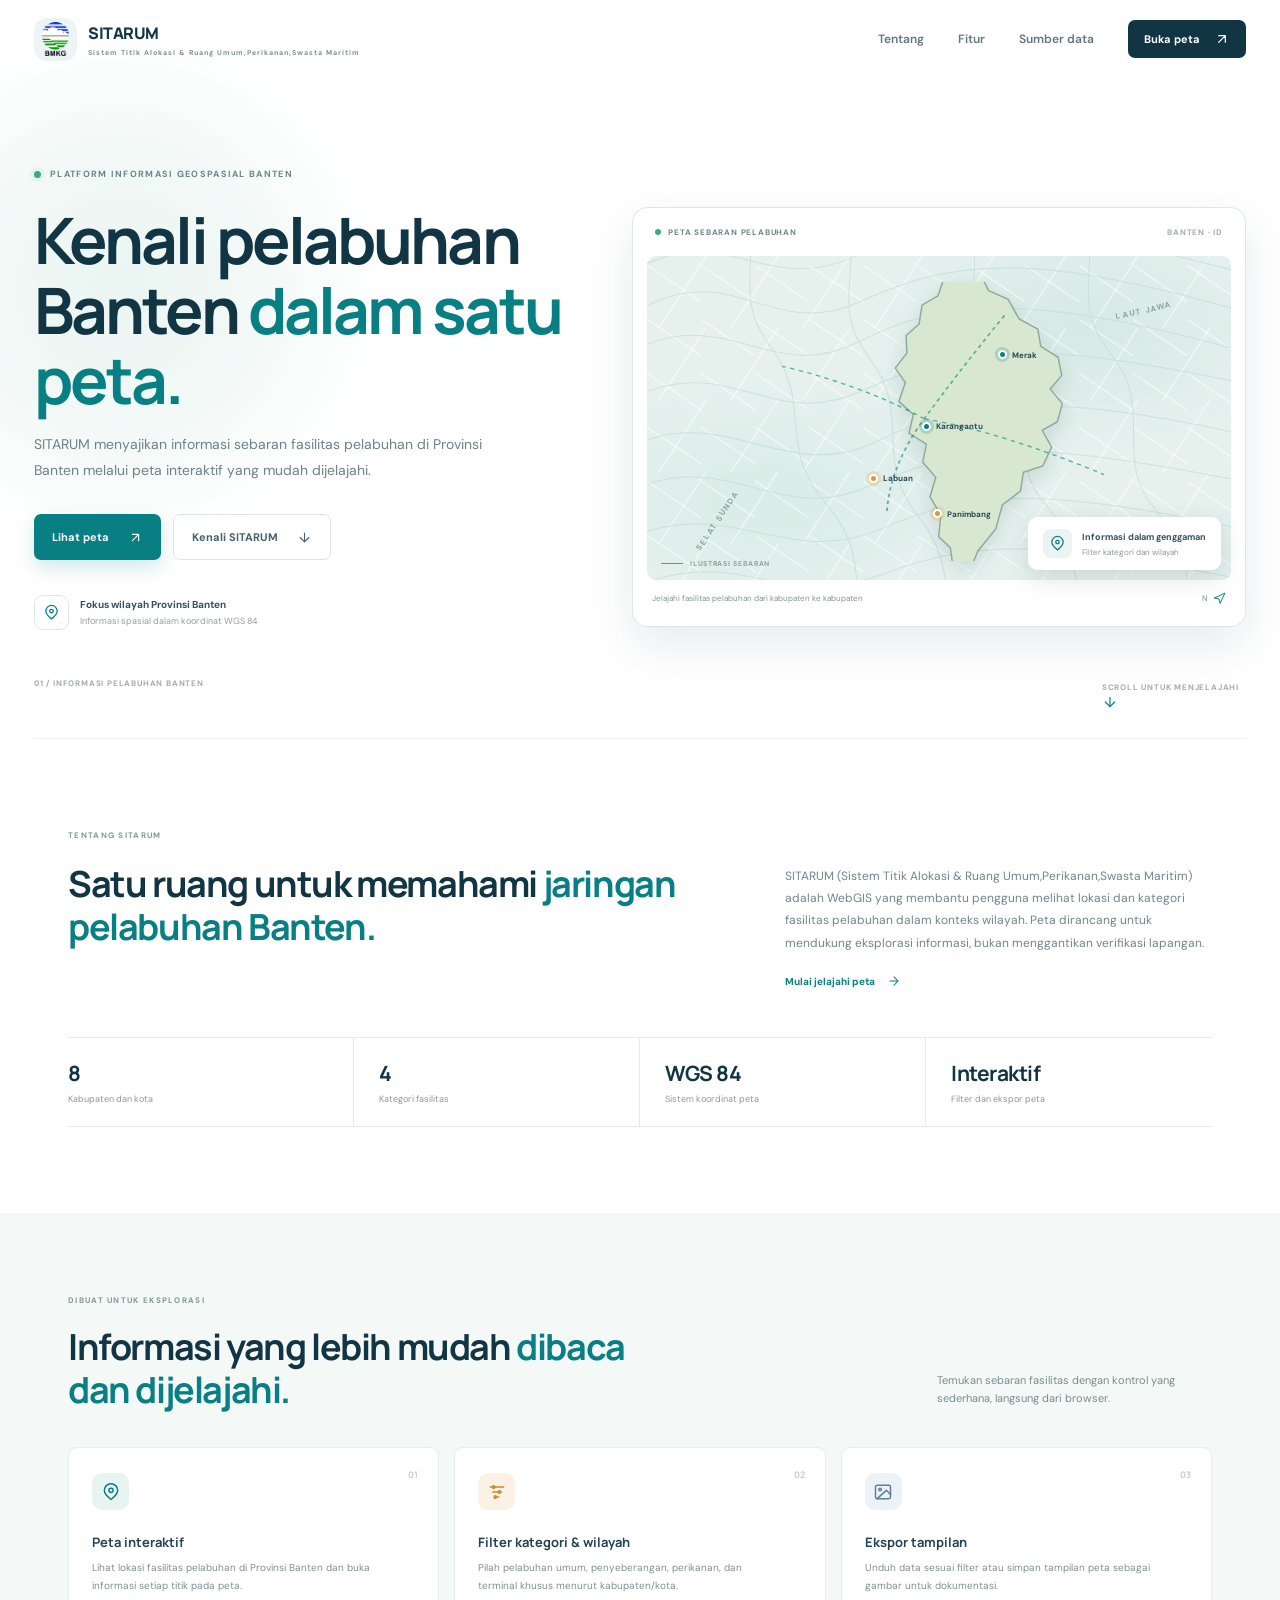
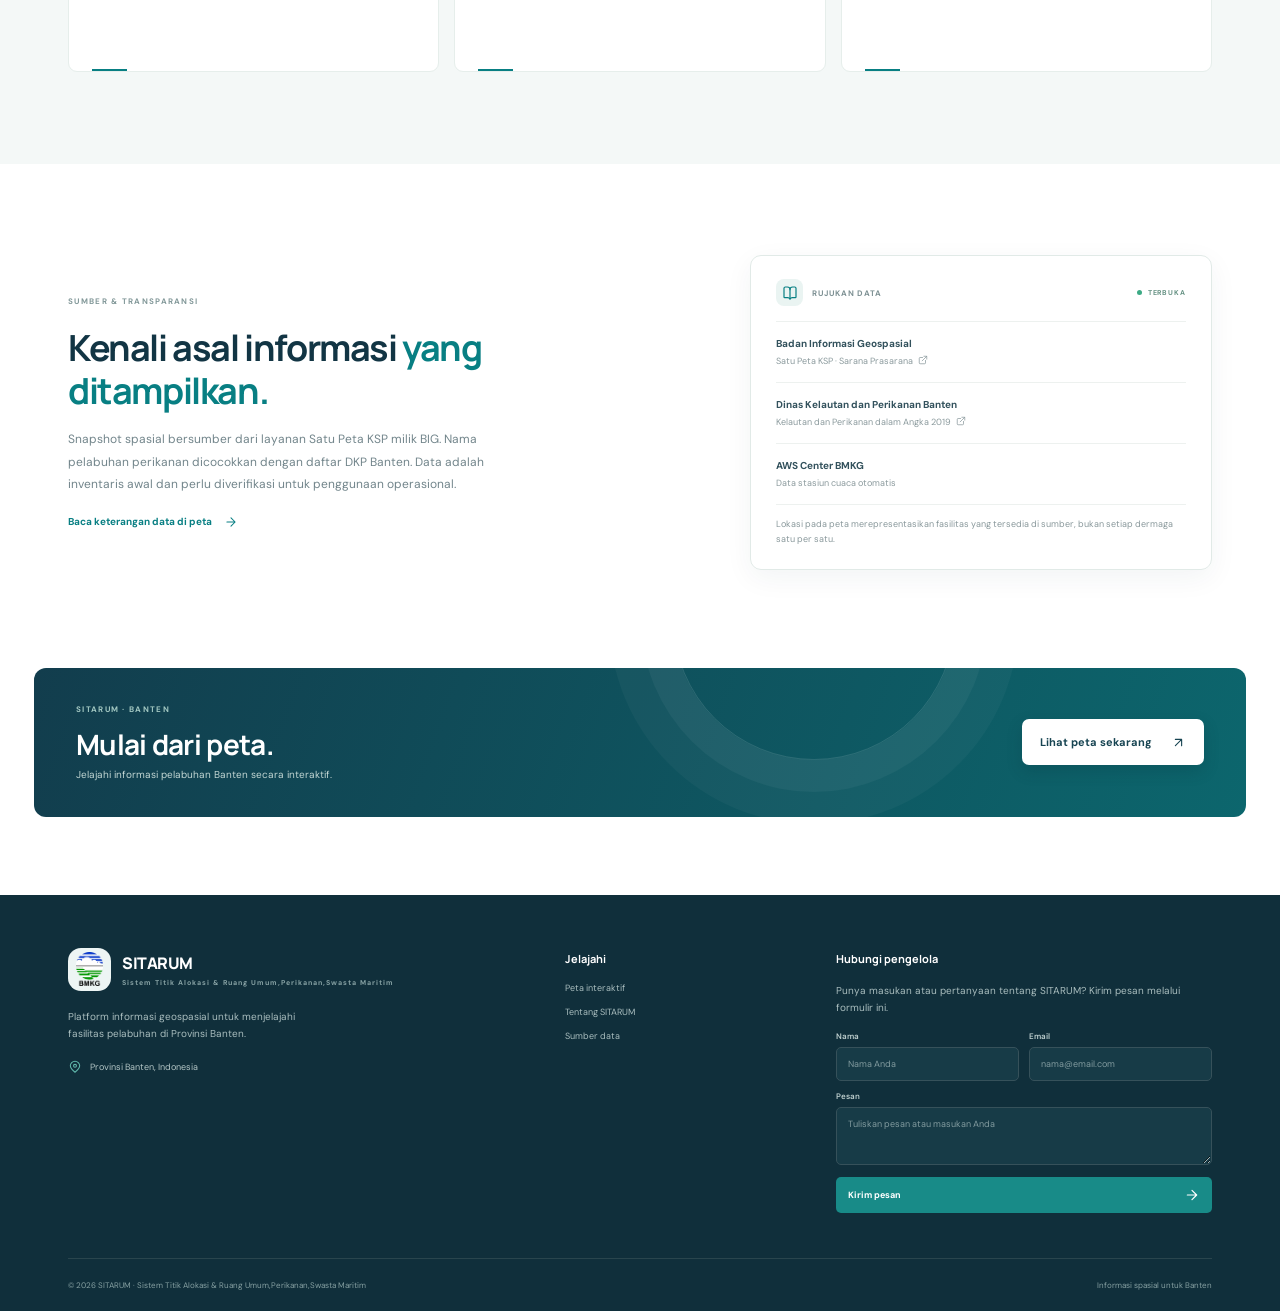
==== index.html @ 4410e162 "Add files via upload" ====
<!doctype html>
<html lang="id">
<head>
  <meta charset="utf-8">
  <meta name="viewport" content="width=device-width, initial-scale=1">
  <meta name="theme-color" content="#f4f8f7">
  <meta name="description" content="SITARUM, Sistem Titik Alokasi & Ruang Umum,Perikanan,Swasta Maritim. Jelajahi sebaran fasilitas pelabuhan secara interaktif.">
  <title>SITARUM</title>
  <link rel="icon" type="image/png" href="Logo_BMKG_(2010).png">
  <link rel="preconnect" href="https://fonts.googleapis.com">
  <link rel="preconnect" href="https://fonts.gstatic.com" crossorigin>
  <link href="https://fonts.googleapis.com/css2?family=DM+Sans:wght@400;500;600;700&family=Manrope:wght@400;500;600;700;800&display=swap" rel="stylesheet">
  <link rel="stylesheet" href="landing.css?v=lucide-interface-icons">
</head>
<body>
  <!-- Interface icons: Lucide SVG icon set, ISC license (https://lucide.dev/license). -->
  <header class="site-header">
    <a class="brand" href="index.html" aria-label="SITARUM beranda">
      <span class="brand-logo"><img src="Logo_BMKG_(2010).png" alt="Logo BMKG"></span>
      <span class="brand-name">SITARUM<small> Sistem Titik Alokasi & Ruang Umum,Perikanan,Swasta Maritim</small></span>
    </a>
    <button class="menu-toggle" id="menuToggle" aria-label="Buka navigasi" aria-expanded="false"><svg class="ui-icon" viewBox="0 0 24 24" aria-hidden="true"><path d="M4 6h16M4 12h16M4 18h16"/></svg></button>
    <nav class="main-nav" id="mainNav" aria-label="Navigasi utama">
      <a href="#tentang">Tentang</a><a href="#fitur">Fitur</a><a href="#sumber">Sumber data</a>
      <a class="nav-cta" href="map.html">Buka peta <span><svg class="ui-icon" viewBox="0 0 24 24" aria-hidden="true"><path d="M7 17 17 7M7 7h10v10"/></svg></span></a>
    </nav>
  </header>

  <main>
    <section class="hero">
      <div class="hero-copy">
        <div class="eyebrow"><i></i> PLATFORM INFORMASI GEOSPASIAL BANTEN</div>
        <h1>Kenali pelabuhan Banten <span>dalam satu peta.</span></h1>
        <p class="hero-description">SITARUM menyajikan informasi sebaran fasilitas pelabuhan di Provinsi Banten melalui peta interaktif yang mudah dijelajahi.</p>
        <div class="hero-actions"><a class="button button-primary" href="map.html">Lihat peta <span><svg class="ui-icon" viewBox="0 0 24 24" aria-hidden="true"><path d="M7 17 17 7M7 7h10v10"/></svg></span></a><a class="button button-secondary" href="#tentang">Kenali SITARUM <span><svg class="ui-icon" viewBox="0 0 24 24" aria-hidden="true"><path d="M12 5v14m7-7-7 7-7-7"/></svg></span></a></div>
        <div class="hero-trust"><span class="trust-mark"><svg class="ui-icon" viewBox="0 0 24 24" aria-hidden="true"><path d="M20 10c0 5-8 11-8 11S4 15 4 10a8 8 0 1 1 16 0Z"/><circle cx="12" cy="10" r="2.5"/></svg></span><span><strong>Fokus wilayah Provinsi Banten</strong><small>Informasi spasial dalam koordinat WGS 84</small></span></div>
      </div>
      <div class="hero-visual" aria-label="Ilustrasi peta maritim Banten">
        <div class="visual-topline"><span><i></i> PETA SEBARAN PELABUHAN</span><span class="visual-coord">BANTEN · ID</span></div>
        <div class="map-art">
          <svg class="contour-lines" viewBox="0 0 640 470" preserveAspectRatio="xMidYMid slice" aria-hidden="true"><path d="M-20 76C85 13 128 105 230 57S410 12 670 80M-10 117c106-60 144 36 245-10S421 51 664 121M-20 163c108-56 155 37 251-11S418 96 665 165M-16 212c112-50 149 40 255-8s179-58 429-4M-10 263c98-42 166 45 261-2s196-56 416-5M-20 315c114-50 158 41 266-6s170-52 425-1M-15 365c111-45 167 37 273-9s187-43 412 4M-14 420c119-48 160 29 273-14s190-32 407 8"/><path d="M89-20c52 72-3 112 46 176s5 109 62 174 12 115 61 167M204-15c47 78-11 117 39 183s3 110 54 174 14 108 59 149M334-20c54 81-4 112 48 181s8 116 56 170 17 106 60 156M464-15c48 68-8 116 44 179s-2 115 53 176 11 106 59 151"/></svg>
          <div class="sea-label sea-north">LAUT JAWA</div><div class="sea-label sea-sunda">SELAT SUNDA</div>
          <svg class="banten-shape" viewBox="0 0 300 385" aria-hidden="true"><path d="M157 12 184 24l15 27 26 14 4 24 24 15 5 25-16 19 17 20-7 25-21 12 13 23-12 26-27 9-4 26-25 19-9 33-25 31-15 37-19-14-4-28-16-15 3-30-15-25 8-27-18-21 5-25-24-15 6-26-20-18 9-26-14-20 16-21-1-24 18-16 4-26 22-13 10-29 25-13 4-28z"/></svg>
          <svg class="route-lines" viewBox="0 0 640 470" preserveAspectRatio="none" aria-hidden="true"><path d="M392 86Q341 169 304 236T263 370"/><path d="M304 236Q390 256 501 317"/><path d="M304 236Q233 186 148 160"/></svg>
          <div class="map-point point-one"><span></span><b>Merak</b></div><div class="map-point point-two"><span></span><b>Karangantu</b></div><div class="map-point point-three"><span></span><b>Labuan</b></div><div class="map-point point-four"><span></span><b>Panimbang</b></div>
          <div class="map-scale"><i></i><span>ILUSTRASI SEBARAN</span></div>
        </div>
        <div class="visual-foot"><span>Jelajahi fasilitas pelabuhan dari kabupaten ke kabupaten</span><span class="compass">N <b><svg class="ui-icon" viewBox="0 0 24 24" aria-hidden="true"><path d="m3 11 19-9-9 19-2-8-8-2Z"/></svg></b></span></div>
        <div class="visual-float"><span class="float-icon"><svg class="ui-icon" viewBox="0 0 24 24" aria-hidden="true"><path d="M20 10c0 5-8 11-8 11S4 15 4 10a8 8 0 1 1 16 0Z"/><circle cx="12" cy="10" r="2.5"/></svg></span><div><strong>Informasi dalam genggaman</strong><small>Filter kategori dan wilayah</small></div></div>
      </div>
      <div class="hero-bottom"><span>01 / INFORMASI PELABUHAN BANTEN</span><span>SCROLL UNTUK MENJELAJAHI <b><svg class="ui-icon" viewBox="0 0 24 24" aria-hidden="true"><path d="M12 5v14m7-7-7 7-7-7"/></svg></b></span></div>
    </section>

    <section class="intro section-wrap" id="tentang">
      <div class="section-label">TENTANG SITARUM</div>
      <div class="intro-grid"><h2>Satu ruang untuk memahami <span>jaringan pelabuhan Banten.</span></h2><div><p>SITARUM (Sistem Titik Alokasi & Ruang Umum,Perikanan,Swasta Maritim) adalah WebGIS yang membantu pengguna melihat lokasi dan kategori fasilitas pelabuhan dalam konteks wilayah. Peta dirancang untuk mendukung eksplorasi informasi, bukan menggantikan verifikasi lapangan.</p><a class="text-link" href="map.html">Mulai jelajahi peta <span><svg class="ui-icon" viewBox="0 0 24 24" aria-hidden="true"><path d="M5 12h14m-7-7 7 7-7 7"/></svg></span></a></div></div>
      <div class="stats-row"><article><strong>8</strong><span>Kabupaten dan kota</span></article><article><strong>4</strong><span>Kategori fasilitas</span></article><article><strong>WGS 84</strong><span>Sistem koordinat peta</span></article><article><strong>Interaktif</strong><span>Filter dan ekspor peta</span></article></div>
    </section>

    <section class="features-section" id="fitur">
      <div class="section-wrap"><div class="section-label">DIBUAT UNTUK EKSPLORASI</div><div class="feature-heading"><h2>Informasi yang lebih mudah <span>dibaca dan dijelajahi.</span></h2><p>Temukan sebaran fasilitas dengan kontrol yang sederhana, langsung dari browser.</p></div>
        <div class="feature-grid">
          <article class="feature-card"><div class="feature-number">01</div><div class="feature-icon teal-icon"><svg class="ui-icon" viewBox="0 0 24 24" aria-hidden="true"><path d="M20 10c0 5-8 11-8 11S4 15 4 10a8 8 0 1 1 16 0Z"/><circle cx="12" cy="10" r="2.5"/></svg></div><h3>Peta interaktif</h3><p>Lihat lokasi fasilitas pelabuhan di Provinsi Banten dan buka informasi setiap titik pada peta.</p><span class="feature-line"></span></article>
          <article class="feature-card"><div class="feature-number">02</div><div class="feature-icon gold-icon"><svg class="ui-icon" viewBox="0 0 24 24" aria-hidden="true"><path d="M4 6h16M7 12h10m-7 6h4"/><circle cx="8" cy="6" r="1.5"/><circle cx="15" cy="12" r="1.5"/><circle cx="10" cy="18" r="1.5"/></svg></div><h3>Filter kategori & wilayah</h3><p>Pilah pelabuhan umum, penyeberangan, perikanan, dan terminal khusus menurut kabupaten/kota.</p><span class="feature-line"></span></article>
          <article class="feature-card"><div class="feature-number">03</div><div class="feature-icon blue-icon"><svg class="ui-icon" viewBox="0 0 24 24" aria-hidden="true"><rect x="3" y="4" width="18" height="16" rx="2"/><circle cx="8.5" cy="9" r="1.5"/><path d="m21 15-5-5L5 20"/></svg></div><h3>Ekspor tampilan</h3><p>Unduh data sesuai filter atau simpan tampilan peta sebagai gambar untuk dokumentasi.</p><span class="feature-line"></span></article>
        </div>
      </div>
    </section>

    <section class="data-section section-wrap" id="sumber">
      <div class="data-copy"><div class="section-label">SUMBER & TRANSPARANSI</div><h2>Kenali asal informasi <span>yang ditampilkan.</span></h2><p>Snapshot spasial bersumber dari layanan Satu Peta KSP milik BIG. Nama pelabuhan perikanan dicocokkan dengan daftar DKP Banten. Data adalah inventaris awal dan perlu diverifikasi untuk penggunaan operasional.</p><a class="text-link" href="map.html">Baca keterangan data di peta <span><svg class="ui-icon" viewBox="0 0 24 24" aria-hidden="true"><path d="M5 12h14m-7-7 7 7-7 7"/></svg></span></a></div>
      <div class="source-card"><div class="source-card-head"><span class="source-icon"><svg class="ui-icon" viewBox="0 0 24 24" aria-hidden="true"><path d="M12 7v14"/><path d="M3 18V5a2 2 0 0 1 2-2h3a4 4 0 0 1 4 4 4 4 0 0 1 4-4h3a2 2 0 0 1 2 2v13a1 1 0 0 1-1 1h-4a4 4 0 0 0-4 2 4 4 0 0 0-4-2H4a1 1 0 0 1-1-1Z"/></svg></span><span>RUJUKAN DATA</span><span class="source-status"><i></i> TERBUKA</span></div><a href="https://kspservices.big.go.id/satupeta/rest/services/PUBLIK/SARANA_PRASARANA/MapServer/layers" target="_blank" rel="noopener"><strong>Badan Informasi Geospasial</strong><small>Satu Peta KSP · Sarana Prasarana <svg class="ui-icon external-icon" viewBox="0 0 24 24" aria-hidden="true"><path d="M14 3h7v7m0-7L10 14"/><path d="M18 13v6a2 2 0 0 1-2 2H5a2 2 0 0 1-2-2V8a2 2 0 0 1 2-2h6"/></svg></small></a><a href="https://dmsppid.bantenprov.go.id/upload/dms/37/buku-saku-dkp-2019.pdf" target="_blank" rel="noopener"><strong>Dinas Kelautan dan Perikanan Banten</strong><small>Kelautan dan Perikanan dalam Angka 2019 <svg class="ui-icon external-icon" viewBox="0 0 24 24" aria-hidden="true"><path d="M14 3h7v7m0-7L10 14"/><path d="M18 13v6a2 2 0 0 1-2 2H5a2 2 0 0 1-2-2V8a2 2 0 0 1 2-2h6"/></svg></small></a><a href="https://awscenter.bmkg.go.id/" target="_blank" rel="noopener"><strong>AWS Center BMKG</strong><small>Data stasiun cuaca otomatis</small></a><div class="source-note">Lokasi pada peta merepresentasikan fasilitas yang tersedia di sumber, bukan setiap dermaga satu per satu.</div></div>
    </section>

    <section class="closing-cta"><div><span class="section-label">SITARUM · BANTEN</span><h2>Mulai dari peta.</h2><p>Jelajahi informasi pelabuhan Banten secara interaktif.</p></div><a class="button button-white" href="map.html">Lihat peta sekarang <span><svg class="ui-icon" viewBox="0 0 24 24" aria-hidden="true"><path d="M7 17 17 7M7 7h10v10"/></svg></span></a></section>
  </main>

  <footer class="site-footer" id="kontak">
    <div class="footer-main"><div class="footer-brand"><a class="brand" href="index.html"><span class="brand-logo"><img src="Logo_BMKG_(2010).png" alt="Logo BMKG"></span><span class="brand-name">SITARUM<small>Sistem Titik Alokasi & Ruang Umum,Perikanan,Swasta Maritim</small></span></a><p>Platform informasi geospasial untuk menjelajahi fasilitas pelabuhan di Provinsi Banten.</p><div class="footer-location"><span><svg class="ui-icon" viewBox="0 0 24 24" aria-hidden="true"><path d="M20 10c0 5-8 11-8 11S4 15 4 10a8 8 0 1 1 16 0Z"/><circle cx="12" cy="10" r="2.5"/></svg></span> Provinsi Banten, Indonesia</div></div>
      <div class="footer-links"><h3>Jelajahi</h3><a href="map.html">Peta interaktif</a><a href="#tentang">Tentang SITARUM</a><a href="#sumber">Sumber data</a></div>
      <div class="footer-contact"><h3>Hubungi pengelola</h3><p>Punya masukan atau pertanyaan tentang SITARUM? Kirim pesan melalui formulir ini.</p><form class="contact-form" action="/api/contact" method="post"><div class="form-field"><label for="contactName">Nama</label><input id="contactName" name="name" type="text" placeholder="Nama Anda" autocomplete="name" required></div><div class="form-field"><label for="contactEmail">Email</label><input id="contactEmail" name="email" type="email" placeholder="nama@email.com" autocomplete="email" required></div><div class="form-field form-message"><label for="contactMessage">Pesan</label><textarea id="contactMessage" name="message" rows="3" placeholder="Tuliskan pesan atau masukan Anda" required></textarea></div><button type="submit">Kirim pesan <span><svg class="ui-icon" viewBox="0 0 24 24" aria-hidden="true"><path d="M5 12h14m-7-7 7 7-7 7"/></svg></span></button></form></div>
    </div>
    <div class="footer-bottom"><span>© 2026 SITARUM · Sistem Titik Alokasi & Ruang Umum,Perikanan,Swasta Maritim</span><span>Informasi spasial untuk Banten</span></div>
  </footer>
  <script>
    const menuToggle=document.getElementById('menuToggle');
    const mainNav=document.getElementById('mainNav');
    menuToggle.addEventListener('click',()=>{const isOpen=mainNav.classList.toggle('open');menuToggle.setAttribute('aria-expanded',String(isOpen));menuToggle.setAttribute('aria-label',isOpen?'Tutup navigasi':'Buka navigasi')});
    mainNav.querySelectorAll('a').forEach(link=>link.addEventListener('click',()=>{mainNav.classList.remove('open');menuToggle.setAttribute('aria-expanded','false')}));
    const revealTargets=document.querySelectorAll('.intro .section-label,.intro-grid,.stats-row,.features-section .section-label,.feature-heading,.feature-card,.data-copy,.source-card,.closing-cta,.footer-brand,.footer-links,.footer-contact');
    revealTargets.forEach((element,index)=>{element.classList.add('scroll-reveal');if(element.classList.contains('feature-card'))element.style.setProperty('--reveal-delay',`${(index%3)*100}ms`)});
    document.body.classList.add('reveal-enabled');
    if('IntersectionObserver' in window){
      const revealObserver=new IntersectionObserver(entries=>entries.forEach(entry=>{if(entry.isIntersecting){entry.target.classList.add('is-visible');revealObserver.unobserve(entry.target)}}),{threshold:.14,rootMargin:'0px 0px -35px 0px'});
      revealTargets.forEach(element=>revealObserver.observe(element));
    }else{revealTargets.forEach(element=>element.classList.add('is-visible'))}
    let sectionScrollFrame=0,previousScrollBehavior='';
    function cancelSectionScroll(){if(!sectionScrollFrame)return;cancelAnimationFrame(sectionScrollFrame);sectionScrollFrame=0;document.documentElement.style.scrollBehavior=previousScrollBehavior}
    function animateToSection(target){
      cancelSectionScroll();
      if(window.matchMedia('(prefers-reduced-motion: reduce)').matches){target.scrollIntoView();return}
      const root=document.documentElement,start=window.scrollY,destination=Math.max(0,target.getBoundingClientRect().top+start-18),distance=destination-start,duration=Math.min(1250,Math.max(800,Math.abs(distance)*.65));
      if(Math.abs(distance)<4)return;
      previousScrollBehavior=root.style.scrollBehavior;root.style.scrollBehavior='auto';let beganAt;
      const step=now=>{if(!beganAt)beganAt=now;const progress=Math.min(1,(now-beganAt)/duration),eased=progress<.5?4*progress*progress*progress:1-Math.pow(-2*progress+2,3)/2;window.scrollTo(0,start+distance*eased);if(progress<1){sectionScrollFrame=requestAnimationFrame(step)}else{sectionScrollFrame=0;root.style.scrollBehavior=previousScrollBehavior;target.classList.remove('section-arrive');requestAnimationFrame(()=>{target.classList.add('section-arrive');setTimeout(()=>target.classList.remove('section-arrive'),850)})}};
      sectionScrollFrame=requestAnimationFrame(step);
    }
    window.addEventListener('wheel',cancelSectionScroll,{passive:true});window.addEventListener('touchstart',cancelSectionScroll,{passive:true});window.addEventListener('keydown',event=>{if(['ArrowDown','ArrowUp','PageDown','PageUp','Home','End',' '].includes(event.key))cancelSectionScroll()});
    document.querySelectorAll('a[href^="#"]').forEach(link=>link.addEventListener('click',event=>{
      const target=document.querySelector(link.getAttribute('href'));
      if(!target)return;
      event.preventDefault();animateToSection(target);
    }));
  </script>
</body>
</html>
---- landing.css ----
:root{--navy:#123544;--ink:#183745;--muted:#71858c;--teal:#087f83;--teal-dark:#086c70;--gold:#d99a32;--paper:#f4f8f7;--line:#e3ecea;--white:#fff;--shadow:0 18px 48px rgba(24,55,69,.1)}*{box-sizing:border-box}html{scroll-behavior:smooth;scroll-padding-top:88px}body{margin:0;background:#fff;color:var(--ink);font-family:'DM Sans',sans-serif;font-size:14px;-webkit-font-smoothing:antialiased}a{color:inherit;text-decoration:none}.site-header{height:78px;max-width:1280px;padding:0 34px;margin:auto;display:flex;align-items:center;justify-content:space-between;position:relative;z-index:10}.brand{display:flex;align-items:center;gap:11px}.brand-logo{display:grid;place-items:center;width:43px;height:43px;border-radius:13px;background:#edf5f4}.brand-logo img{width:34px;height:34px;object-fit:contain}.brand-name{font:800 16px Manrope,sans-serif;letter-spacing:-.45px;color:var(--navy)}.brand-name small{display:block;margin-top:4px;color:#7e9195;font:700 7px 'DM Sans',sans-serif;letter-spacing:1px}.main-nav{display:flex;align-items:center;gap:34px}.main-nav>a:not(.nav-cta){font-size:12px;font-weight:600;color:#61767d;transition:color .2s}.main-nav>a:not(.nav-cta):hover{color:var(--teal)}.nav-cta{padding:11px 16px;border-radius:7px;background:var(--navy);color:white;font-size:11px;font-weight:700;display:flex;align-items:center;gap:14px;transition:background .2s,transform .2s}.nav-cta:hover{background:var(--teal-dark);transform:translateY(-1px)}.nav-cta span{font-size:15px}.menu-toggle{display:none}.hero{position:relative;max-width:1280px;min-height:610px;margin:auto;padding:86px 34px 78px;display:grid;grid-template-columns:.94fr 1.06fr;gap:54px;align-items:center}.hero:before{content:"";position:absolute;left:-140px;top:-50px;width:520px;height:520px;border-radius:50%;background:radial-gradient(circle,#eaf5f2 0,rgba(234,245,242,.6) 38%,transparent 70%);z-index:-1}.hero-copy{padding:4px 0 30px}.eyebrow,.section-label{display:flex;align-items:center;gap:9px;color:#69858b;font-size:9px;font-weight:700;letter-spacing:1.3px}.eyebrow i{width:7px;height:7px;border-radius:50%;background:#3caa85;box-shadow:0 0 0 4px #e5f4ed}.hero h1{max-width:540px;margin:25px 0 18px;color:var(--navy);font:700 clamp(42px,5vw,66px)/1.09 Manrope,sans-serif;letter-spacing:-2.9px}.hero h1 span,.intro h2 span,.feature-heading h2 span,.data-copy h2 span{color:var(--teal)}.hero-description{max-width:465px;color:#6d8289;font-size:14px;line-height:1.85;margin:0}.hero-actions{display:flex;align-items:center;gap:12px;margin-top:30px}.button{height:46px;padding:0 18px;display:inline-flex;align-items:center;justify-content:center;gap:19px;border-radius:7px;font-size:11px;font-weight:700;transition:transform .2s,box-shadow .2s,background .2s}.button:hover{transform:translateY(-2px)}.button span{font-size:16px}.button-primary{background:var(--teal);color:white;box-shadow:0 8px 20px #087f832e}.button-primary:hover{background:var(--teal-dark);box-shadow:0 10px 22px #087f8338}.button-secondary{border:1px solid #dce7e5;color:#45616b;background:rgba(255,255,255,.75)}.hero-trust{display:flex;align-items:center;gap:11px;margin-top:35px}.trust-mark{width:35px;height:35px;border:1px solid #dce9e5;border-radius:9px;background:#fff;color:var(--teal);display:grid;place-items:center;font-size:19px}.hero-trust strong,.hero-trust small{display:block}.hero-trust strong{font-size:10px;color:#31515d}.hero-trust small{font-size:9px;color:#91a0a3;margin-top:4px}.hero-visual{height:420px;position:relative;border:1px solid #dce8e5;border-radius:15px;background:#fff;box-shadow:var(--shadow);padding:0 14px 12px;transform:translateY(5px)}.visual-topline{height:48px;display:flex;align-items:center;justify-content:space-between;padding:0 8px;color:#6d858a;font-size:8px;font-weight:700;letter-spacing:.8px}.visual-topline>span:first-child{display:flex;align-items:center;gap:7px}.visual-topline i,.source-status i{width:6px;height:6px;border-radius:50%;background:#3caa85}.visual-coord{font-size:8px;color:#a0acad}.map-art{height:324px;position:relative;overflow:hidden;border-radius:9px;background-color:#e6f1ee;background-image:linear-gradient(34deg,transparent 48%,rgba(255,255,255,.5) 49%,rgba(255,255,255,.5) 50%,transparent 51%),linear-gradient(123deg,transparent 48%,rgba(255,255,255,.42) 49%,rgba(255,255,255,.42) 50%,transparent 51%),radial-gradient(ellipse at 21% 75%,#d9ece7 0,transparent 35%),radial-gradient(ellipse at 75% 22%,#d6e9e4 0,transparent 34%);background-size:54px 54px,72px 72px,auto,auto}.contour-lines{position:absolute;inset:0;width:100%;height:100%;fill:none;stroke:#c2dcd5;stroke-width:1.1;opacity:.72}.banten-shape{position:absolute;left:39%;top:8%;height:86%;width:auto;filter:drop-shadow(0 8px 10px #28564925)}.banten-shape path{fill:#d8e7cf;stroke:#8ea99b;stroke-width:2}.route-lines{position:absolute;inset:0;width:100%;height:100%;fill:none;stroke:#168d8c;stroke-width:2;stroke-dasharray:5 5;opacity:.65}.sea-label{position:absolute;color:#88a5a4;font-size:8px;font-weight:700;letter-spacing:1.4px}.sea-north{right:10%;top:15%;transform:rotate(-12deg)}.sea-sunda{left:6%;bottom:17%;transform:rotate(-56deg)}.map-point{position:absolute;display:flex;align-items:center;gap:5px;color:#264b56;font-size:8px;font-weight:700;white-space:nowrap}.map-point span{position:relative;width:9px;height:9px;border:2px solid white;border-radius:50%;background:var(--teal);box-shadow:0 0 0 3px #087f8336}.point-one{left:60%;top:29%}.point-two{left:47%;top:51%}.point-three{left:38%;top:67%}.point-four{left:49%;top:78%}.point-three span{background:var(--gold);box-shadow:0 0 0 3px #d99a3236}.point-four span{background:var(--gold);box-shadow:0 0 0 3px #d99a3236}.map-scale{position:absolute;bottom:12px;left:14px;display:flex;align-items:center;gap:7px;color:#8aa09f;font-size:7px;font-weight:700;letter-spacing:.7px}.map-scale i{height:1px;width:22px;background:#71918c}.visual-foot{height:36px;display:flex;align-items:center;justify-content:space-between;padding:0 5px;color:#829397;font-size:8px}.compass{display:flex;gap:5px;align-items:center;color:#789097}.compass b{font-size:13px;color:var(--teal)}.visual-float{position:absolute;right:24px;bottom:56px;left:auto;padding:12px 15px;border-radius:9px;background:#fff;box-shadow:0 8px 26px rgba(25,60,70,.14);display:flex;align-items:center;gap:10px}.float-icon{width:29px;height:29px;display:grid;place-items:center;border-radius:8px;background:#eaf4f2;color:var(--teal);font-size:16px}.visual-float strong,.visual-float small{display:block}.visual-float strong{font-size:9px;color:#345460}.visual-float small{margin-top:4px;color:#8a999d;font-size:8px}.hero-bottom{position:absolute;left:34px;right:34px;bottom:28px;display:flex;justify-content:space-between;color:#a1adae;font-size:8px;letter-spacing:.8px;font-weight:700}.hero-bottom b{padding-left:7px;color:var(--teal);font-size:12px}.section-wrap{max-width:1212px;margin:0 auto;padding-left:34px;padding-right:34px}.intro{padding-top:91px;padding-bottom:86px;border-top:1px solid #edf2f0}.section-label{font-size:8px;color:#829899}.intro-grid{display:grid;grid-template-columns:1fr .68fr;gap:90px;margin-top:22px}.intro h2,.feature-heading h2,.data-copy h2{font:700 36px/1.2 Manrope,sans-serif;letter-spacing:-1.4px;color:var(--navy);margin:0}.intro-grid>div p,.data-copy>p{margin:3px 0 17px;color:#72858b;font-size:12px;line-height:1.85}.text-link{display:inline-flex;gap:12px;align-items:center;color:var(--teal);font-size:10px;font-weight:700}.text-link span{font-size:16px;transition:transform .2s}.text-link:hover span{transform:translateX(3px)}.stats-row{margin-top:48px;border-top:1px solid var(--line);border-bottom:1px solid var(--line);display:grid;grid-template-columns:repeat(4,1fr)}.stats-row article{padding:21px 10px 21px 0;display:flex;flex-direction:column;gap:6px;border-right:1px solid var(--line)}.stats-row article:not(:first-child){padding-left:25px}.stats-row article:last-child{border:0}.stats-row strong{font:700 21px Manrope,sans-serif;color:var(--navy);letter-spacing:-.5px}.stats-row span{font-size:9px;color:#89999c}.features-section{background:var(--paper);padding:82px 0 92px}.feature-heading{display:flex;justify-content:space-between;align-items:flex-end;gap:30px;margin-top:20px}.feature-heading h2{max-width:570px}.feature-heading>p{max-width:275px;margin:0 0 3px;color:#788b90;font-size:11px;line-height:1.7}.feature-grid{display:grid;grid-template-columns:repeat(3,1fr);gap:15px;margin-top:36px}.feature-card{position:relative;min-height:225px;padding:25px 23px;background:#fff;border:1px solid #e6eeeb;border-radius:9px;overflow:hidden;transition:transform .2s,box-shadow .2s}.feature-card:hover{transform:translateY(-4px);box-shadow:0 13px 28px rgba(24,55,69,.08)}.feature-number{position:absolute;right:20px;top:20px;color:#c1cecc;font:700 9px Manrope}.feature-icon{width:37px;height:37px;display:grid;place-items:center;border-radius:10px;font-size:19px}.teal-icon{background:#e8f4f1;color:var(--teal)}.gold-icon{background:#fbf2e5;color:#c68c30}.blue-icon{background:#edf2f8;color:#5c7f9b}.feature-card h3{margin:23px 0 8px;font:700 13px Manrope;color:#234351}.feature-card p{max-width:290px;margin:0;color:#809095;font-size:10px;line-height:1.75}.feature-line{position:absolute;bottom:0;left:23px;width:35px;height:2px;background:var(--teal)}.data-section{padding-top:91px;padding-bottom:98px;display:grid;grid-template-columns:1fr .78fr;gap:90px;align-items:center}.data-copy h2{max-width:460px;margin-top:20px}.data-copy>p{max-width:470px;margin:16px 0}.source-card{padding:23px 25px;border:1px solid #e1eae7;border-radius:11px;box-shadow:0 8px 28px rgba(24,55,69,.055)}.source-card-head{display:flex;align-items:center;gap:9px;padding-bottom:15px;border-bottom:1px solid #edf1ef;color:#7d9093;font-size:8px;letter-spacing:.9px;font-weight:700}.source-icon{width:27px;height:27px;display:grid;place-items:center;border-radius:8px;background:#eaf4f2;color:var(--teal);font-size:15px}.source-status{margin-left:auto;display:flex;align-items:center;gap:6px;color:#659183;font-size:7px}.source-status i{width:5px;height:5px}.source-card>a{display:block;padding:15px 0;border-bottom:1px solid #edf1ef}.source-card>a strong,.source-card>a small{display:block}.source-card>a strong{color:#32515c;font-size:10px}.source-card>a small{margin-top:5px;color:#8b9a9d;font-size:9px}.source-card>a:hover strong{color:var(--teal)}.source-note{padding-top:12px;color:#89989b;font-size:9px;line-height:1.6}.closing-cta{max-width:1212px;margin:0 auto 78px;padding:36px 42px;border-radius:12px;background:linear-gradient(110deg,#123d4d,#0c666d);color:#fff;display:flex;align-items:center;justify-content:space-between;position:relative;overflow:hidden}.closing-cta:after{content:"";position:absolute;width:280px;height:280px;right:24%;top:-190px;border:1px solid #ffffff20;border-radius:50%;box-shadow:0 0 0 32px #ffffff0b,0 0 0 64px #ffffff08}.closing-cta>*{position:relative;z-index:1}.closing-cta .section-label{color:#a4c9c3}.closing-cta h2{margin:11px 0 5px;font:700 28px Manrope;letter-spacing:-.7px}.closing-cta p{margin:0;color:#c3d7d4;font-size:10px}.button-white{background:#fff;color:#174452;box-shadow:0 6px 16px #082b3833}.button-white:hover{background:#eef7f5}.site-footer{background:#102f3b;color:#fff;padding:53px max(34px,calc((100vw - 1212px)/2)) 0}.footer-main{max-width:1144px;margin:auto;display:grid;grid-template-columns:1.15fr .55fr 1fr;gap:65px;padding-bottom:45px}.footer-brand .brand-name{color:#fff}.footer-brand .brand-name small{color:#87a2a4}.footer-brand p,.footer-contact>p{color:#a9bdbe;font-size:10px;line-height:1.75}.footer-brand p{max-width:260px;margin:17px 0}.footer-location{display:flex;gap:8px;align-items:center;color:#b4c6c6;font-size:9px}.footer-location span{color:#60b8ab;font-size:14px}.footer-links h3,.footer-contact h3{margin:3px 0 16px;font:700 11px Manrope;color:#fff}.footer-links a{display:block;margin:12px 0;color:#a9bdbe;font-size:9px}.footer-links a:hover{color:white}.footer-contact>p{margin:0 0 14px}.contact-form{display:grid;grid-template-columns:1fr 1fr;gap:10px}.form-field{display:grid;gap:6px}.form-message,.contact-form button{grid-column:1/-1}.contact-form label{font-size:8px;color:#c0d1d0;font-weight:600}.contact-form input,.contact-form textarea{width:100%;border:1px solid #36515a;border-radius:5px;background:#173b47;color:#fff;padding:10px 11px;font:400 9px 'DM Sans',sans-serif;outline:none;resize:vertical}.contact-form input::placeholder,.contact-form textarea::placeholder{color:#829b9f}.contact-form input:focus,.contact-form textarea:focus{border-color:#68b9b0;box-shadow:0 0 0 2px #68b9b01d}.contact-form button{height:36px;border:0;border-radius:5px;background:#188b88;color:#fff;font:700 9px 'DM Sans',sans-serif;cursor:pointer;display:flex;align-items:center;justify-content:space-between;padding:0 12px;margin-top:2px}.contact-form button:hover{background:#21a09a}.footer-bottom{max-width:1144px;margin:auto;min-height:53px;border-top:1px solid #29454d;display:flex;justify-content:space-between;align-items:center;color:#86a0a2;font-size:8px}
@media(min-width:1400px){.hero{min-height:660px}.hero-visual{height:455px}.map-art{height:359px}}
@media(max-width:900px){.site-header{padding:0 24px}.hero{padding:65px 24px 75px;gap:24px;grid-template-columns:.9fr 1.1fr}.hero h1{font-size:48px}.hero-visual{height:375px;padding:0 10px 10px}.map-art{height:280px}.visual-float{right:18px;left:auto;bottom:46px}.section-wrap{padding-left:24px;padding-right:24px}.intro-grid,.data-section{gap:45px}.feature-heading h2,.intro h2,.data-copy h2{font-size:31px}.closing-cta{margin-left:24px;margin-right:24px}.footer-main{gap:35px}.site-footer{padding-left:24px;padding-right:24px}}
@media(max-width:680px){.site-header{height:68px;padding:0 18px}.brand-logo{width:39px;height:39px}.brand-logo img{width:31px;height:31px}.brand-name{font-size:14px}.brand-name small{font-size:6px}.menu-toggle{display:grid;place-items:center;width:36px;height:36px;border:1px solid var(--line);border-radius:7px;background:#fff;color:var(--navy);font-size:17px}.main-nav{display:none;position:absolute;top:60px;left:14px;right:14px;padding:12px;background:#fff;border:1px solid var(--line);border-radius:9px;box-shadow:var(--shadow);align-items:stretch;gap:0}.main-nav.open{display:flex;flex-direction:column}.main-nav>a:not(.nav-cta){padding:12px 10px}.nav-cta{justify-content:space-between;margin-top:5px}.hero{display:flex;flex-direction:column;align-items:stretch;padding:55px 20px 73px;gap:36px}.hero-copy{padding:0}.eyebrow{font-size:8px}.hero h1{font-size:clamp(39px,11vw,54px);letter-spacing:-2px;margin:21px 0 14px}.hero-description{font-size:12px}.hero-actions{margin-top:23px}.button{height:43px;padding:0 14px;gap:12px}.hero-trust{margin-top:25px}.hero-visual{height:350px;margin:0 4px 0 13px;padding:0 9px 8px}.visual-topline{height:42px;padding:0 4px;font-size:7px}.map-art{height:267px}.visual-foot{font-size:7px}.visual-float{right:12px;left:auto;bottom:46px;padding:9px 11px}.float-icon{width:26px;height:26px}.visual-float strong{font-size:8px}.banten-shape{left:39%;height:83%}.hero-bottom{left:20px;right:20px;bottom:25px;font-size:7px}.hero-bottom span:first-child{max-width:48%}.section-wrap{padding-left:20px;padding-right:20px}.intro{padding-top:62px;padding-bottom:60px}.intro-grid{grid-template-columns:1fr;gap:15px;margin-top:18px}.intro h2,.feature-heading h2,.data-copy h2{font-size:29px}.intro-grid>div p,.data-copy>p{font-size:11px}.stats-row{grid-template-columns:1fr 1fr;margin-top:30px}.stats-row article{padding:16px 10px 16px 0;border-bottom:1px solid var(--line)}.stats-row article:not(:first-child){padding-left:15px}.stats-row article:nth-child(2){border-right:0}.stats-row article:nth-child(3),.stats-row article:nth-child(4){border-bottom:0}.stats-row strong{font-size:18px}.stats-row span{font-size:8px}.features-section{padding:62px 0}.feature-heading{display:block;margin-top:17px}.feature-heading>p{margin-top:12px}.feature-grid{grid-template-columns:1fr;gap:10px;margin-top:25px}.feature-card{min-height:180px;padding:20px}.feature-card h3{margin-top:17px}.feature-line{left:20px}.data-section{grid-template-columns:1fr;gap:28px;padding-top:63px;padding-bottom:67px}.data-copy h2{margin-top:16px}.source-card{padding:19px}.closing-cta{margin:0 20px 55px;padding:26px 22px;display:block}.closing-cta h2{font-size:25px}.closing-cta .button{margin-top:20px}.site-footer{padding:39px 20px 0}.footer-main{grid-template-columns:1fr 1fr;gap:27px 18px;padding-bottom:30px}.footer-brand{grid-column:1/-1}.footer-brand p{max-width:340px}.footer-contact{grid-column:1/-1}.contact-form{grid-template-columns:1fr 1fr}.footer-bottom{min-height:55px;font-size:7px;gap:12px}.footer-bottom span:last-child{text-align:right}}
@media(max-width:380px){.hero-actions{align-items:stretch;flex-direction:column}.hero-actions .button{justify-content:space-between}.hero-visual{height:320px}.map-art{height:237px}.visual-float{bottom:42px}.footer-main{grid-template-columns:1fr}.footer-brand,.footer-contact{grid-column:auto}.footer-links{grid-column:auto}}
.reveal-enabled .scroll-reveal{opacity:0;transform:translateY(22px);transition:opacity .7s cubic-bezier(.2,.7,.2,1),transform .7s cubic-bezier(.2,.7,.2,1);transition-delay:var(--reveal-delay,0ms)}.reveal-enabled .scroll-reveal.is-visible{opacity:1;transform:translateY(0)}.section-arrive .section-label{animation:label-arrive .8s ease-out}@keyframes label-arrive{0%{opacity:.35;transform:translateY(5px)}45%{opacity:1;color:#087f83}100%{opacity:1;transform:translateY(0)}}
@media(prefers-reduced-motion:reduce){html{scroll-behavior:auto}.reveal-enabled .scroll-reveal,.reveal-enabled .scroll-reveal.is-visible{opacity:1;transform:none;transition:none}.section-arrive .section-label{animation:none}}

.ui-icon{display:block;width:16px;height:16px;fill:none;stroke:currentColor;stroke-width:1.8;stroke-linecap:round;stroke-linejoin:round;flex:0 0 auto}.button .ui-icon{width:15px;height:15px}.text-link .ui-icon{width:14px;height:14px}.trust-mark .ui-icon,.float-icon .ui-icon{width:17px;height:17px}.compass .ui-icon{width:13px;height:13px}.feature-icon .ui-icon{width:20px;height:20px}.source-icon .ui-icon{width:16px;height:16px}.source-card>a small .external-icon{display:inline-block;width:10px;height:10px;margin-left:3px;vertical-align:-1px}.footer-location .ui-icon{width:14px;height:14px}.menu-toggle .ui-icon{width:18px;height:18px}
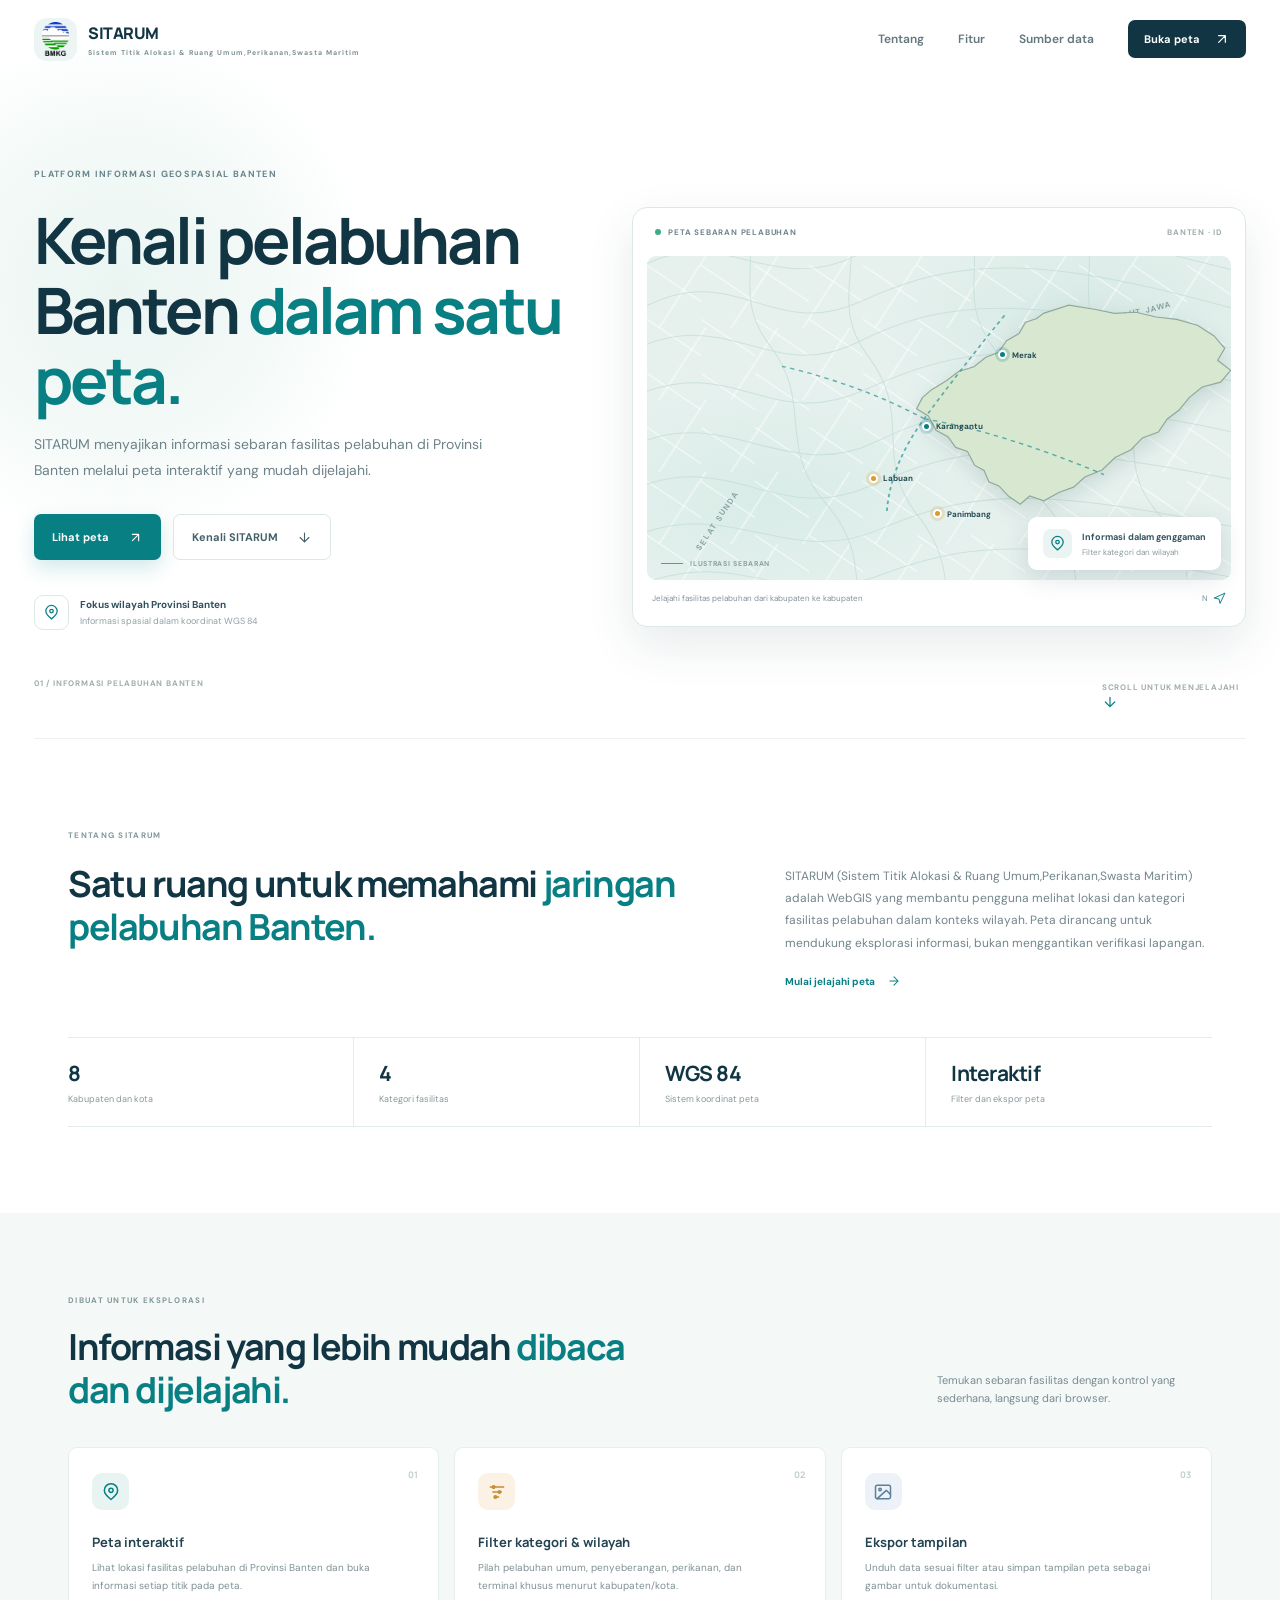
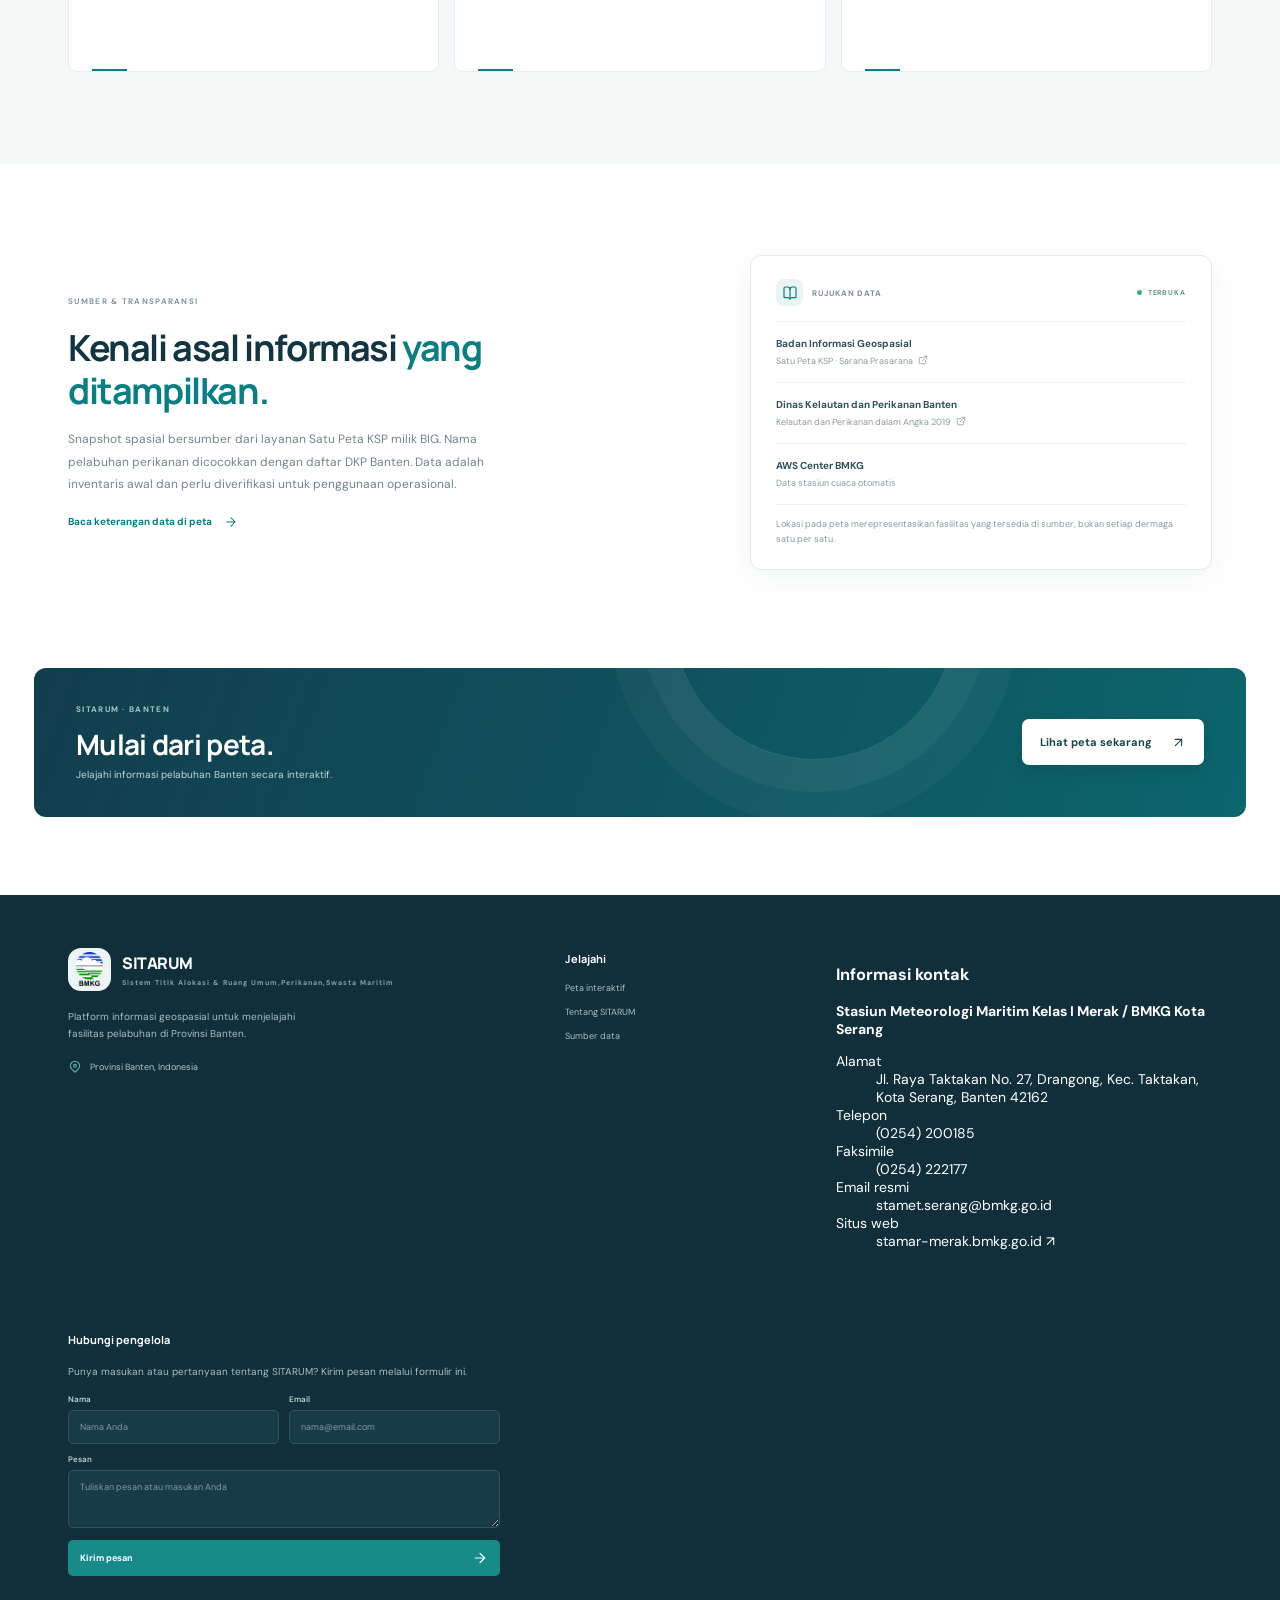
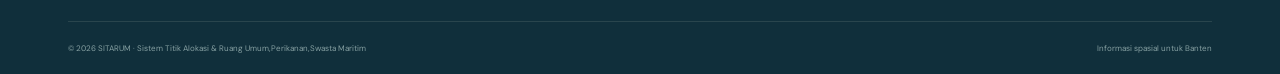
==== commit 2720ff33: "Update print statement from 'Hello' to 'Goodbye'" ====
--- a/index.html
+++ b/index.html
@@ -1,116 +1,117 @@
-<!doctype html>
-<html lang="id">
-<head>
-  <meta charset="utf-8">
-  <meta name="viewport" content="width=device-width, initial-scale=1">
-  <meta name="theme-color" content="#f4f8f7">
-  <meta name="description" content="SITARUM, Sistem Titik Alokasi & Ruang Umum,Perikanan,Swasta Maritim. Jelajahi sebaran fasilitas pelabuhan secara interaktif.">
-  <title>SITARUM</title>
-  <link rel="icon" type="image/png" href="Logo_BMKG_(2010).png">
-  <link rel="preconnect" href="https://fonts.googleapis.com">
-  <link rel="preconnect" href="https://fonts.gstatic.com" crossorigin>
-  <link href="https://fonts.googleapis.com/css2?family=DM+Sans:wght@400;500;600;700&family=Manrope:wght@400;500;600;700;800&display=swap" rel="stylesheet">
-  <link rel="stylesheet" href="landing.css?v=lucide-interface-icons">
-</head>
+<!doctype html>
+<html lang="id">
+<head>
+  <meta charset="utf-8">
+  <meta name="viewport" content="width=device-width, initial-scale=1">
+  <meta name="theme-color" content="#f4f8f7">
+  <meta name="description" content="SITARUM, Sistem Titik Alokasi & Ruang Umum,Perikanan,Swasta Maritim. Jelajahi sebaran fasilitas pelabuhan secara interaktif.">
+  <title>SITARUM</title>
+  <link rel="icon" type="image/png" href="Logo_BMKG_(2010).png">
+  <link rel="preconnect" href="https://fonts.googleapis.com">
+  <link rel="preconnect" href="https://fonts.gstatic.com" crossorigin>
+  <link href="https://fonts.googleapis.com/css2?family=DM+Sans:wght@400;500;600;700&family=Manrope:wght@400;500;600;700;800&display=swap" rel="stylesheet">
+  <link rel="stylesheet" href="landing.css?v=footer-contact-details-v1">
+</head>
 <body>
-  <!-- Interface icons: Lucide SVG icon set, ISC license (https://lucide.dev/license). -->
-  <header class="site-header">
-    <a class="brand" href="index.html" aria-label="SITARUM beranda">
-      <span class="brand-logo"><img src="Logo_BMKG_(2010).png" alt="Logo BMKG"></span>
-      <span class="brand-name">SITARUM<small> Sistem Titik Alokasi & Ruang Umum,Perikanan,Swasta Maritim</small></span>
-    </a>
-    <button class="menu-toggle" id="menuToggle" aria-label="Buka navigasi" aria-expanded="false"><svg class="ui-icon" viewBox="0 0 24 24" aria-hidden="true"><path d="M4 6h16M4 12h16M4 18h16"/></svg></button>
-    <nav class="main-nav" id="mainNav" aria-label="Navigasi utama">
-      <a href="#tentang">Tentang</a><a href="#fitur">Fitur</a><a href="#sumber">Sumber data</a>
-      <a class="nav-cta" href="map.html">Buka peta <span><svg class="ui-icon" viewBox="0 0 24 24" aria-hidden="true"><path d="M7 17 17 7M7 7h10v10"/></svg></span></a>
-    </nav>
-  </header>
-
-  <main>
-    <section class="hero">
-      <div class="hero-copy">
-        <div class="eyebrow"><i></i> PLATFORM INFORMASI GEOSPASIAL BANTEN</div>
-        <h1>Kenali pelabuhan Banten <span>dalam satu peta.</span></h1>
-        <p class="hero-description">SITARUM menyajikan informasi sebaran fasilitas pelabuhan di Provinsi Banten melalui peta interaktif yang mudah dijelajahi.</p>
-        <div class="hero-actions"><a class="button button-primary" href="map.html">Lihat peta <span><svg class="ui-icon" viewBox="0 0 24 24" aria-hidden="true"><path d="M7 17 17 7M7 7h10v10"/></svg></span></a><a class="button button-secondary" href="#tentang">Kenali SITARUM <span><svg class="ui-icon" viewBox="0 0 24 24" aria-hidden="true"><path d="M12 5v14m7-7-7 7-7-7"/></svg></span></a></div>
-        <div class="hero-trust"><span class="trust-mark"><svg class="ui-icon" viewBox="0 0 24 24" aria-hidden="true"><path d="M20 10c0 5-8 11-8 11S4 15 4 10a8 8 0 1 1 16 0Z"/><circle cx="12" cy="10" r="2.5"/></svg></span><span><strong>Fokus wilayah Provinsi Banten</strong><small>Informasi spasial dalam koordinat WGS 84</small></span></div>
-      </div>
-      <div class="hero-visual" aria-label="Ilustrasi peta maritim Banten">
-        <div class="visual-topline"><span><i></i> PETA SEBARAN PELABUHAN</span><span class="visual-coord">BANTEN · ID</span></div>
-        <div class="map-art">
-          <svg class="contour-lines" viewBox="0 0 640 470" preserveAspectRatio="xMidYMid slice" aria-hidden="true"><path d="M-20 76C85 13 128 105 230 57S410 12 670 80M-10 117c106-60 144 36 245-10S421 51 664 121M-20 163c108-56 155 37 251-11S418 96 665 165M-16 212c112-50 149 40 255-8s179-58 429-4M-10 263c98-42 166 45 261-2s196-56 416-5M-20 315c114-50 158 41 266-6s170-52 425-1M-15 365c111-45 167 37 273-9s187-43 412 4M-14 420c119-48 160 29 273-14s190-32 407 8"/><path d="M89-20c52 72-3 112 46 176s5 109 62 174 12 115 61 167M204-15c47 78-11 117 39 183s3 110 54 174 14 108 59 149M334-20c54 81-4 112 48 181s8 116 56 170 17 106 60 156M464-15c48 68-8 116 44 179s-2 115 53 176 11 106 59 151"/></svg>
-          <div class="sea-label sea-north">LAUT JAWA</div><div class="sea-label sea-sunda">SELAT SUNDA</div>
-          <svg class="banten-shape" viewBox="0 0 300 385" aria-hidden="true"><path d="M157 12 184 24l15 27 26 14 4 24 24 15 5 25-16 19 17 20-7 25-21 12 13 23-12 26-27 9-4 26-25 19-9 33-25 31-15 37-19-14-4-28-16-15 3-30-15-25 8-27-18-21 5-25-24-15 6-26-20-18 9-26-14-20 16-21-1-24 18-16 4-26 22-13 10-29 25-13 4-28z"/></svg>
-          <svg class="route-lines" viewBox="0 0 640 470" preserveAspectRatio="none" aria-hidden="true"><path d="M392 86Q341 169 304 236T263 370"/><path d="M304 236Q390 256 501 317"/><path d="M304 236Q233 186 148 160"/></svg>
-          <div class="map-point point-one"><span></span><b>Merak</b></div><div class="map-point point-two"><span></span><b>Karangantu</b></div><div class="map-point point-three"><span></span><b>Labuan</b></div><div class="map-point point-four"><span></span><b>Panimbang</b></div>
-          <div class="map-scale"><i></i><span>ILUSTRASI SEBARAN</span></div>
-        </div>
-        <div class="visual-foot"><span>Jelajahi fasilitas pelabuhan dari kabupaten ke kabupaten</span><span class="compass">N <b><svg class="ui-icon" viewBox="0 0 24 24" aria-hidden="true"><path d="m3 11 19-9-9 19-2-8-8-2Z"/></svg></b></span></div>
-        <div class="visual-float"><span class="float-icon"><svg class="ui-icon" viewBox="0 0 24 24" aria-hidden="true"><path d="M20 10c0 5-8 11-8 11S4 15 4 10a8 8 0 1 1 16 0Z"/><circle cx="12" cy="10" r="2.5"/></svg></span><div><strong>Informasi dalam genggaman</strong><small>Filter kategori dan wilayah</small></div></div>
-      </div>
-      <div class="hero-bottom"><span>01 / INFORMASI PELABUHAN BANTEN</span><span>SCROLL UNTUK MENJELAJAHI <b><svg class="ui-icon" viewBox="0 0 24 24" aria-hidden="true"><path d="M12 5v14m7-7-7 7-7-7"/></svg></b></span></div>
-    </section>
-
-    <section class="intro section-wrap" id="tentang">
-      <div class="section-label">TENTANG SITARUM</div>
-      <div class="intro-grid"><h2>Satu ruang untuk memahami <span>jaringan pelabuhan Banten.</span></h2><div><p>SITARUM (Sistem Titik Alokasi & Ruang Umum,Perikanan,Swasta Maritim) adalah WebGIS yang membantu pengguna melihat lokasi dan kategori fasilitas pelabuhan dalam konteks wilayah. Peta dirancang untuk mendukung eksplorasi informasi, bukan menggantikan verifikasi lapangan.</p><a class="text-link" href="map.html">Mulai jelajahi peta <span><svg class="ui-icon" viewBox="0 0 24 24" aria-hidden="true"><path d="M5 12h14m-7-7 7 7-7 7"/></svg></span></a></div></div>
-      <div class="stats-row"><article><strong>8</strong><span>Kabupaten dan kota</span></article><article><strong>4</strong><span>Kategori fasilitas</span></article><article><strong>WGS 84</strong><span>Sistem koordinat peta</span></article><article><strong>Interaktif</strong><span>Filter dan ekspor peta</span></article></div>
-    </section>
-
-    <section class="features-section" id="fitur">
-      <div class="section-wrap"><div class="section-label">DIBUAT UNTUK EKSPLORASI</div><div class="feature-heading"><h2>Informasi yang lebih mudah <span>dibaca dan dijelajahi.</span></h2><p>Temukan sebaran fasilitas dengan kontrol yang sederhana, langsung dari browser.</p></div>
-        <div class="feature-grid">
-          <article class="feature-card"><div class="feature-number">01</div><div class="feature-icon teal-icon"><svg class="ui-icon" viewBox="0 0 24 24" aria-hidden="true"><path d="M20 10c0 5-8 11-8 11S4 15 4 10a8 8 0 1 1 16 0Z"/><circle cx="12" cy="10" r="2.5"/></svg></div><h3>Peta interaktif</h3><p>Lihat lokasi fasilitas pelabuhan di Provinsi Banten dan buka informasi setiap titik pada peta.</p><span class="feature-line"></span></article>
-          <article class="feature-card"><div class="feature-number">02</div><div class="feature-icon gold-icon"><svg class="ui-icon" viewBox="0 0 24 24" aria-hidden="true"><path d="M4 6h16M7 12h10m-7 6h4"/><circle cx="8" cy="6" r="1.5"/><circle cx="15" cy="12" r="1.5"/><circle cx="10" cy="18" r="1.5"/></svg></div><h3>Filter kategori & wilayah</h3><p>Pilah pelabuhan umum, penyeberangan, perikanan, dan terminal khusus menurut kabupaten/kota.</p><span class="feature-line"></span></article>
-          <article class="feature-card"><div class="feature-number">03</div><div class="feature-icon blue-icon"><svg class="ui-icon" viewBox="0 0 24 24" aria-hidden="true"><rect x="3" y="4" width="18" height="16" rx="2"/><circle cx="8.5" cy="9" r="1.5"/><path d="m21 15-5-5L5 20"/></svg></div><h3>Ekspor tampilan</h3><p>Unduh data sesuai filter atau simpan tampilan peta sebagai gambar untuk dokumentasi.</p><span class="feature-line"></span></article>
-        </div>
-      </div>
-    </section>
-
-    <section class="data-section section-wrap" id="sumber">
-      <div class="data-copy"><div class="section-label">SUMBER & TRANSPARANSI</div><h2>Kenali asal informasi <span>yang ditampilkan.</span></h2><p>Snapshot spasial bersumber dari layanan Satu Peta KSP milik BIG. Nama pelabuhan perikanan dicocokkan dengan daftar DKP Banten. Data adalah inventaris awal dan perlu diverifikasi untuk penggunaan operasional.</p><a class="text-link" href="map.html">Baca keterangan data di peta <span><svg class="ui-icon" viewBox="0 0 24 24" aria-hidden="true"><path d="M5 12h14m-7-7 7 7-7 7"/></svg></span></a></div>
-      <div class="source-card"><div class="source-card-head"><span class="source-icon"><svg class="ui-icon" viewBox="0 0 24 24" aria-hidden="true"><path d="M12 7v14"/><path d="M3 18V5a2 2 0 0 1 2-2h3a4 4 0 0 1 4 4 4 4 0 0 1 4-4h3a2 2 0 0 1 2 2v13a1 1 0 0 1-1 1h-4a4 4 0 0 0-4 2 4 4 0 0 0-4-2H4a1 1 0 0 1-1-1Z"/></svg></span><span>RUJUKAN DATA</span><span class="source-status"><i></i> TERBUKA</span></div><a href="https://kspservices.big.go.id/satupeta/rest/services/PUBLIK/SARANA_PRASARANA/MapServer/layers" target="_blank" rel="noopener"><strong>Badan Informasi Geospasial</strong><small>Satu Peta KSP · Sarana Prasarana <svg class="ui-icon external-icon" viewBox="0 0 24 24" aria-hidden="true"><path d="M14 3h7v7m0-7L10 14"/><path d="M18 13v6a2 2 0 0 1-2 2H5a2 2 0 0 1-2-2V8a2 2 0 0 1 2-2h6"/></svg></small></a><a href="https://dmsppid.bantenprov.go.id/upload/dms/37/buku-saku-dkp-2019.pdf" target="_blank" rel="noopener"><strong>Dinas Kelautan dan Perikanan Banten</strong><small>Kelautan dan Perikanan dalam Angka 2019 <svg class="ui-icon external-icon" viewBox="0 0 24 24" aria-hidden="true"><path d="M14 3h7v7m0-7L10 14"/><path d="M18 13v6a2 2 0 0 1-2 2H5a2 2 0 0 1-2-2V8a2 2 0 0 1 2-2h6"/></svg></small></a><a href="https://awscenter.bmkg.go.id/" target="_blank" rel="noopener"><strong>AWS Center BMKG</strong><small>Data stasiun cuaca otomatis</small></a><div class="source-note">Lokasi pada peta merepresentasikan fasilitas yang tersedia di sumber, bukan setiap dermaga satu per satu.</div></div>
-    </section>
-
-    <section class="closing-cta"><div><span class="section-label">SITARUM · BANTEN</span><h2>Mulai dari peta.</h2><p>Jelajahi informasi pelabuhan Banten secara interaktif.</p></div><a class="button button-white" href="map.html">Lihat peta sekarang <span><svg class="ui-icon" viewBox="0 0 24 24" aria-hidden="true"><path d="M7 17 17 7M7 7h10v10"/></svg></span></a></section>
-  </main>
-
-  <footer class="site-footer" id="kontak">
-    <div class="footer-main"><div class="footer-brand"><a class="brand" href="index.html"><span class="brand-logo"><img src="Logo_BMKG_(2010).png" alt="Logo BMKG"></span><span class="brand-name">SITARUM<small>Sistem Titik Alokasi & Ruang Umum,Perikanan,Swasta Maritim</small></span></a><p>Platform informasi geospasial untuk menjelajahi fasilitas pelabuhan di Provinsi Banten.</p><div class="footer-location"><span><svg class="ui-icon" viewBox="0 0 24 24" aria-hidden="true"><path d="M20 10c0 5-8 11-8 11S4 15 4 10a8 8 0 1 1 16 0Z"/><circle cx="12" cy="10" r="2.5"/></svg></span> Provinsi Banten, Indonesia</div></div>
-      <div class="footer-links"><h3>Jelajahi</h3><a href="map.html">Peta interaktif</a><a href="#tentang">Tentang SITARUM</a><a href="#sumber">Sumber data</a></div>
-      <div class="footer-contact"><h3>Hubungi pengelola</h3><p>Punya masukan atau pertanyaan tentang SITARUM? Kirim pesan melalui formulir ini.</p><form class="contact-form" action="/api/contact" method="post"><div class="form-field"><label for="contactName">Nama</label><input id="contactName" name="name" type="text" placeholder="Nama Anda" autocomplete="name" required></div><div class="form-field"><label for="contactEmail">Email</label><input id="contactEmail" name="email" type="email" placeholder="nama@email.com" autocomplete="email" required></div><div class="form-field form-message"><label for="contactMessage">Pesan</label><textarea id="contactMessage" name="message" rows="3" placeholder="Tuliskan pesan atau masukan Anda" required></textarea></div><button type="submit">Kirim pesan <span><svg class="ui-icon" viewBox="0 0 24 24" aria-hidden="true"><path d="M5 12h14m-7-7 7 7-7 7"/></svg></span></button></form></div>
-    </div>
-    <div class="footer-bottom"><span>© 2026 SITARUM · Sistem Titik Alokasi & Ruang Umum,Perikanan,Swasta Maritim</span><span>Informasi spasial untuk Banten</span></div>
-  </footer>
-  <script>
-    const menuToggle=document.getElementById('menuToggle');
-    const mainNav=document.getElementById('mainNav');
-    menuToggle.addEventListener('click',()=>{const isOpen=mainNav.classList.toggle('open');menuToggle.setAttribute('aria-expanded',String(isOpen));menuToggle.setAttribute('aria-label',isOpen?'Tutup navigasi':'Buka navigasi')});
-    mainNav.querySelectorAll('a').forEach(link=>link.addEventListener('click',()=>{mainNav.classList.remove('open');menuToggle.setAttribute('aria-expanded','false')}));
-    const revealTargets=document.querySelectorAll('.intro .section-label,.intro-grid,.stats-row,.features-section .section-label,.feature-heading,.feature-card,.data-copy,.source-card,.closing-cta,.footer-brand,.footer-links,.footer-contact');
-    revealTargets.forEach((element,index)=>{element.classList.add('scroll-reveal');if(element.classList.contains('feature-card'))element.style.setProperty('--reveal-delay',`${(index%3)*100}ms`)});
-    document.body.classList.add('reveal-enabled');
-    if('IntersectionObserver' in window){
-      const revealObserver=new IntersectionObserver(entries=>entries.forEach(entry=>{if(entry.isIntersecting){entry.target.classList.add('is-visible');revealObserver.unobserve(entry.target)}}),{threshold:.14,rootMargin:'0px 0px -35px 0px'});
-      revealTargets.forEach(element=>revealObserver.observe(element));
-    }else{revealTargets.forEach(element=>element.classList.add('is-visible'))}
-    let sectionScrollFrame=0,previousScrollBehavior='';
-    function cancelSectionScroll(){if(!sectionScrollFrame)return;cancelAnimationFrame(sectionScrollFrame);sectionScrollFrame=0;document.documentElement.style.scrollBehavior=previousScrollBehavior}
-    function animateToSection(target){
-      cancelSectionScroll();
-      if(window.matchMedia('(prefers-reduced-motion: reduce)').matches){target.scrollIntoView();return}
-      const root=document.documentElement,start=window.scrollY,destination=Math.max(0,target.getBoundingClientRect().top+start-18),distance=destination-start,duration=Math.min(1250,Math.max(800,Math.abs(distance)*.65));
-      if(Math.abs(distance)<4)return;
-      previousScrollBehavior=root.style.scrollBehavior;root.style.scrollBehavior='auto';let beganAt;
-      const step=now=>{if(!beganAt)beganAt=now;const progress=Math.min(1,(now-beganAt)/duration),eased=progress<.5?4*progress*progress*progress:1-Math.pow(-2*progress+2,3)/2;window.scrollTo(0,start+distance*eased);if(progress<1){sectionScrollFrame=requestAnimationFrame(step)}else{sectionScrollFrame=0;root.style.scrollBehavior=previousScrollBehavior;target.classList.remove('section-arrive');requestAnimationFrame(()=>{target.classList.add('section-arrive');setTimeout(()=>target.classList.remove('section-arrive'),850)})}};
-      sectionScrollFrame=requestAnimationFrame(step);
-    }
-    window.addEventListener('wheel',cancelSectionScroll,{passive:true});window.addEventListener('touchstart',cancelSectionScroll,{passive:true});window.addEventListener('keydown',event=>{if(['ArrowDown','ArrowUp','PageDown','PageUp','Home','End',' '].includes(event.key))cancelSectionScroll()});
-    document.querySelectorAll('a[href^="#"]').forEach(link=>link.addEventListener('click',event=>{
-      const target=document.querySelector(link.getAttribute('href'));
-      if(!target)return;
-      event.preventDefault();animateToSection(target);
-    }));
-  </script>
-</body>
-</html>
+  <!-- Interface icons: Lucide SVG icon set, ISC license (https://lucide.dev/license). -->
+  <header class="site-header">
+    <a class="brand" href="index.html" aria-label="SITARUM beranda">
+      <span class="brand-logo"><img src="Logo_BMKG_(2010).png" alt="Logo BMKG"></span>
+      <span class="brand-name">SITARUM<small> Sistem Titik Alokasi & Ruang Umum,Perikanan,Swasta Maritim</small></span>
+    </a>
+    <button class="menu-toggle" id="menuToggle" aria-label="Buka navigasi" aria-expanded="false"><svg class="ui-icon" viewBox="0 0 24 24" aria-hidden="true"><path d="M4 6h16M4 12h16M4 18h16"/></svg></button>
+    <nav class="main-nav" id="mainNav" aria-label="Navigasi utama">
+      <a href="#tentang">Tentang</a><a href="#fitur">Fitur</a><a href="#sumber">Sumber data</a>
+      <a class="nav-cta" href="map.html">Buka peta <span><svg class="ui-icon" viewBox="0 0 24 24" aria-hidden="true"><path d="M7 17 17 7M7 7h10v10"/></svg></span></a>
+    </nav>
+  </header>
+
+  <main>
+    <section class="hero">
+      <div class="hero-copy">
+        <div class="eyebrow">PLATFORM INFORMASI GEOSPASIAL BANTEN</div>
+        <h1>Kenali pelabuhan Banten <span>dalam satu peta.</span></h1>
+        <p class="hero-description">SITARUM menyajikan informasi sebaran fasilitas pelabuhan di Provinsi Banten melalui peta interaktif yang mudah dijelajahi.</p>
+        <div class="hero-actions"><a class="button button-primary" href="map.html">Lihat peta <span><svg class="ui-icon" viewBox="0 0 24 24" aria-hidden="true"><path d="M7 17 17 7M7 7h10v10"/></svg></span></a><a class="button button-secondary" href="#tentang">Kenali SITARUM <span><svg class="ui-icon" viewBox="0 0 24 24" aria-hidden="true"><path d="M12 5v14m7-7-7 7-7-7"/></svg></span></a></div>
+        <div class="hero-trust"><span class="trust-mark"><svg class="ui-icon" viewBox="0 0 24 24" aria-hidden="true"><path d="M20 10c0 5-8 11-8 11S4 15 4 10a8 8 0 1 1 16 0Z"/><circle cx="12" cy="10" r="2.5"/></svg></span><span><strong>Fokus wilayah Provinsi Banten</strong><small>Informasi spasial dalam koordinat WGS 84</small></span></div>
+      </div>
+      <div class="hero-visual" aria-label="Ilustrasi peta maritim Banten">
+        <div class="visual-topline"><span><i></i> PETA SEBARAN PELABUHAN</span><span class="visual-coord">BANTEN · ID</span></div>
+        <div class="map-art">
+          <svg class="contour-lines" viewBox="0 0 640 470" preserveAspectRatio="xMidYMid slice" aria-hidden="true"><path d="M-20 76C85 13 128 105 230 57S410 12 670 80M-10 117c106-60 144 36 245-10S421 51 664 121M-20 163c108-56 155 37 251-11S418 96 665 165M-16 212c112-50 149 40 255-8s179-58 429-4M-10 263c98-42 166 45 261-2s196-56 416-5M-20 315c114-50 158 41 266-6s170-52 425-1M-15 365c111-45 167 37 273-9s187-43 412 4M-14 420c119-48 160 29 273-14s190-32 407 8"/><path d="M89-20c52 72-3 112 46 176s5 109 62 174 12 115 61 167M204-15c47 78-11 117 39 183s3 110 54 174 14 108 59 149M334-20c54 81-4 112 48 181s8 116 56 170 17 106 60 156M464-15c48 68-8 116 44 179s-2 115 53 176 11 106 59 151"/></svg>
+          <div class="sea-label sea-north">LAUT JAWA</div><div class="sea-label sea-sunda">SELAT SUNDA</div>
+          <svg class="banten-shape" viewBox="0 0 640 470" preserveAspectRatio="none" aria-hidden="true"><path d="M284 53 327 39 370 46 404 53 440 51 474 59 509 63 544 73 572 91 590 112 578 132 600 149 583 169 552 177 530 195 513 216 493 231 478 253 451 263 432 283 405 296 383 317 354 329 335 346 310 355 285 369 261 361 245 375 226 362 209 344 192 337 184 318 168 309 156 286 136 279 123 261 103 250 90 226 70 214 80 195 95 182 121 166 141 151 167 143 187 127 208 119 222 99 243 87 254 68 272 62Z"/></svg>
+          <svg class="route-lines" viewBox="0 0 640 470" preserveAspectRatio="none" aria-hidden="true"><path d="M392 86Q341 169 304 236T263 370"/><path d="M304 236Q390 256 501 317"/><path d="M304 236Q233 186 148 160"/></svg>
+          <div class="map-point point-one"><span></span><b>Merak</b></div><div class="map-point point-two"><span></span><b>Karangantu</b></div><div class="map-point point-three"><span></span><b>Labuan</b></div><div class="map-point point-four"><span></span><b>Panimbang</b></div>
+          <div class="map-scale"><i></i><span>ILUSTRASI SEBARAN</span></div>
+        </div>
+        <div class="visual-foot"><span>Jelajahi fasilitas pelabuhan dari kabupaten ke kabupaten</span><span class="compass">N <b><svg class="ui-icon" viewBox="0 0 24 24" aria-hidden="true"><path d="m3 11 19-9-9 19-2-8-8-2Z"/></svg></b></span></div>
+        <div class="visual-float"><span class="float-icon"><svg class="ui-icon" viewBox="0 0 24 24" aria-hidden="true"><path d="M20 10c0 5-8 11-8 11S4 15 4 10a8 8 0 1 1 16 0Z"/><circle cx="12" cy="10" r="2.5"/></svg></span><div><strong>Informasi dalam genggaman</strong><small>Filter kategori dan wilayah</small></div></div>
+      </div>
+      <div class="hero-bottom"><span>01 / INFORMASI PELABUHAN BANTEN</span><span>SCROLL UNTUK MENJELAJAHI <b><svg class="ui-icon" viewBox="0 0 24 24" aria-hidden="true"><path d="M12 5v14m7-7-7 7-7-7"/></svg></b></span></div>
+    </section>
+
+    <section class="intro section-wrap" id="tentang">
+      <div class="section-label">TENTANG SITARUM</div>
+      <div class="intro-grid"><h2>Satu ruang untuk memahami <span>jaringan pelabuhan Banten.</span></h2><div><p>SITARUM (Sistem Titik Alokasi & Ruang Umum,Perikanan,Swasta Maritim) adalah WebGIS yang membantu pengguna melihat lokasi dan kategori fasilitas pelabuhan dalam konteks wilayah. Peta dirancang untuk mendukung eksplorasi informasi, bukan menggantikan verifikasi lapangan.</p><a class="text-link" href="map.html">Mulai jelajahi peta <span><svg class="ui-icon" viewBox="0 0 24 24" aria-hidden="true"><path d="M5 12h14m-7-7 7 7-7 7"/></svg></span></a></div></div>
+      <div class="stats-row"><article><strong>8</strong><span>Kabupaten dan kota</span></article><article><strong>4</strong><span>Kategori fasilitas</span></article><article><strong>WGS 84</strong><span>Sistem koordinat peta</span></article><article><strong>Interaktif</strong><span>Filter dan ekspor peta</span></article></div>
+    </section>
+
+    <section class="features-section" id="fitur">
+      <div class="section-wrap"><div class="section-label">DIBUAT UNTUK EKSPLORASI</div><div class="feature-heading"><h2>Informasi yang lebih mudah <span>dibaca dan dijelajahi.</span></h2><p>Temukan sebaran fasilitas dengan kontrol yang sederhana, langsung dari browser.</p></div>
+        <div class="feature-grid">
+          <article class="feature-card"><div class="feature-number">01</div><div class="feature-icon teal-icon"><svg class="ui-icon" viewBox="0 0 24 24" aria-hidden="true"><path d="M20 10c0 5-8 11-8 11S4 15 4 10a8 8 0 1 1 16 0Z"/><circle cx="12" cy="10" r="2.5"/></svg></div><h3>Peta interaktif</h3><p>Lihat lokasi fasilitas pelabuhan di Provinsi Banten dan buka informasi setiap titik pada peta.</p><span class="feature-line"></span></article>
+          <article class="feature-card"><div class="feature-number">02</div><div class="feature-icon gold-icon"><svg class="ui-icon" viewBox="0 0 24 24" aria-hidden="true"><path d="M4 6h16M7 12h10m-7 6h4"/><circle cx="8" cy="6" r="1.5"/><circle cx="15" cy="12" r="1.5"/><circle cx="10" cy="18" r="1.5"/></svg></div><h3>Filter kategori & wilayah</h3><p>Pilah pelabuhan umum, penyeberangan, perikanan, dan terminal khusus menurut kabupaten/kota.</p><span class="feature-line"></span></article>
+          <article class="feature-card"><div class="feature-number">03</div><div class="feature-icon blue-icon"><svg class="ui-icon" viewBox="0 0 24 24" aria-hidden="true"><rect x="3" y="4" width="18" height="16" rx="2"/><circle cx="8.5" cy="9" r="1.5"/><path d="m21 15-5-5L5 20"/></svg></div><h3>Ekspor tampilan</h3><p>Unduh data sesuai filter atau simpan tampilan peta sebagai gambar untuk dokumentasi.</p><span class="feature-line"></span></article>
+        </div>
+      </div>
+    </section>
+
+    <section class="data-section section-wrap" id="sumber">
+      <div class="data-copy"><div class="section-label">SUMBER & TRANSPARANSI</div><h2>Kenali asal informasi <span>yang ditampilkan.</span></h2><p>Snapshot spasial bersumber dari layanan Satu Peta KSP milik BIG. Nama pelabuhan perikanan dicocokkan dengan daftar DKP Banten. Data adalah inventaris awal dan perlu diverifikasi untuk penggunaan operasional.</p><a class="text-link" href="map.html">Baca keterangan data di peta <span><svg class="ui-icon" viewBox="0 0 24 24" aria-hidden="true"><path d="M5 12h14m-7-7 7 7-7 7"/></svg></span></a></div>
+      <div class="source-card"><div class="source-card-head"><span class="source-icon"><svg class="ui-icon" viewBox="0 0 24 24" aria-hidden="true"><path d="M12 7v14"/><path d="M3 18V5a2 2 0 0 1 2-2h3a4 4 0 0 1 4 4 4 4 0 0 1 4-4h3a2 2 0 0 1 2 2v13a1 1 0 0 1-1 1h-4a4 4 0 0 0-4 2 4 4 0 0 0-4-2H4a1 1 0 0 1-1-1Z"/></svg></span><span>RUJUKAN DATA</span><span class="source-status"><i></i> TERBUKA</span></div><a href="https://kspservices.big.go.id/satupeta/rest/services/PUBLIK/SARANA_PRASARANA/MapServer/layers" target="_blank" rel="noopener"><strong>Badan Informasi Geospasial</strong><small>Satu Peta KSP · Sarana Prasarana <svg class="ui-icon external-icon" viewBox="0 0 24 24" aria-hidden="true"><path d="M14 3h7v7m0-7L10 14"/><path d="M18 13v6a2 2 0 0 1-2 2H5a2 2 0 0 1-2-2V8a2 2 0 0 1 2-2h6"/></svg></small></a><a href="https://dmsppid.bantenprov.go.id/upload/dms/37/buku-saku-dkp-2019.pdf" target="_blank" rel="noopener"><strong>Dinas Kelautan dan Perikanan Banten</strong><small>Kelautan dan Perikanan dalam Angka 2019 <svg class="ui-icon external-icon" viewBox="0 0 24 24" aria-hidden="true"><path d="M14 3h7v7m0-7L10 14"/><path d="M18 13v6a2 2 0 0 1-2 2H5a2 2 0 0 1-2-2V8a2 2 0 0 1 2-2h6"/></svg></small></a><a href="https://awscenter.bmkg.go.id/" target="_blank" rel="noopener"><strong>AWS Center BMKG</strong><small>Data stasiun cuaca otomatis</small></a><div class="source-note">Lokasi pada peta merepresentasikan fasilitas yang tersedia di sumber, bukan setiap dermaga satu per satu.</div></div>
+    </section>
+
+    <section class="closing-cta"><div><span class="section-label">SITARUM · BANTEN</span><h2>Mulai dari peta.</h2><p>Jelajahi informasi pelabuhan Banten secara interaktif.</p></div><a class="button button-white" href="map.html">Lihat peta sekarang <span><svg class="ui-icon" viewBox="0 0 24 24" aria-hidden="true"><path d="M7 17 17 7M7 7h10v10"/></svg></span></a></section>
+  </main>
+
+  <footer class="site-footer" id="kontak">
+    <div class="footer-main"><div class="footer-brand"><a class="brand" href="index.html"><span class="brand-logo"><img src="Logo_BMKG_(2010).png" alt="Logo BMKG"></span><span class="brand-name">SITARUM<small>Sistem Titik Alokasi & Ruang Umum,Perikanan,Swasta Maritim</small></span></a><p>Platform informasi geospasial untuk menjelajahi fasilitas pelabuhan di Provinsi Banten.</p><div class="footer-location"><span><svg class="ui-icon" viewBox="0 0 24 24" aria-hidden="true"><path d="M20 10c0 5-8 11-8 11S4 15 4 10a8 8 0 1 1 16 0Z"/><circle cx="12" cy="10" r="2.5"/></svg></span> Provinsi Banten, Indonesia</div></div>
+      <div class="footer-links"><h3>Jelajahi</h3><a href="map.html">Peta interaktif</a><a href="#tentang">Tentang SITARUM</a><a href="#sumber">Sumber data</a></div>
+      <div class="footer-institution"><h3>Informasi kontak</h3><strong class="institution-name">Stasiun Meteorologi Maritim Kelas I Merak / BMKG Kota Serang</strong><dl><div><dt>Alamat</dt><dd>Jl. Raya Taktakan No. 27, Drangong, Kec. Taktakan, Kota Serang, Banten 42162</dd></div><div><dt>Telepon</dt><dd><a href="tel:+62254200185">(0254) 200185</a></dd></div><div><dt>Faksimile</dt><dd>(0254) 222177</dd></div><div><dt>Email resmi</dt><dd><a href="mailto:stamet.serang@bmkg.go.id">stamet.serang@bmkg.go.id</a></dd></div><div><dt>Situs web</dt><dd><a href="https://stamar-merak.bmkg.go.id/" target="_blank" rel="noopener">stamar-merak.bmkg.go.id ↗</a></dd></div></dl></div>
+      <div class="footer-contact"><h3>Hubungi pengelola</h3><p>Punya masukan atau pertanyaan tentang SITARUM? Kirim pesan melalui formulir ini.</p><form class="contact-form" action="/api/contact" method="post"><div class="form-field"><label for="contactName">Nama</label><input id="contactName" name="name" type="text" placeholder="Nama Anda" autocomplete="name" required></div><div class="form-field"><label for="contactEmail">Email</label><input id="contactEmail" name="email" type="email" placeholder="nama@email.com" autocomplete="email" required></div><div class="form-field form-message"><label for="contactMessage">Pesan</label><textarea id="contactMessage" name="message" rows="3" placeholder="Tuliskan pesan atau masukan Anda" required></textarea></div><button type="submit">Kirim pesan <span><svg class="ui-icon" viewBox="0 0 24 24" aria-hidden="true"><path d="M5 12h14m-7-7 7 7-7 7"/></svg></span></button></form></div>
+    </div>
+    <div class="footer-bottom"><span>© 2026 SITARUM · Sistem Titik Alokasi & Ruang Umum,Perikanan,Swasta Maritim</span><span>Informasi spasial untuk Banten</span></div>
+  </footer>
+  <script>
+    const menuToggle=document.getElementById('menuToggle');
+    const mainNav=document.getElementById('mainNav');
+    menuToggle.addEventListener('click',()=>{const isOpen=mainNav.classList.toggle('open');menuToggle.setAttribute('aria-expanded',String(isOpen));menuToggle.setAttribute('aria-label',isOpen?'Tutup navigasi':'Buka navigasi')});
+    mainNav.querySelectorAll('a').forEach(link=>link.addEventListener('click',()=>{mainNav.classList.remove('open');menuToggle.setAttribute('aria-expanded','false')}));
+    const revealTargets=document.querySelectorAll('.intro .section-label,.intro-grid,.stats-row,.features-section .section-label,.feature-heading,.feature-card,.data-copy,.source-card,.closing-cta,.footer-brand,.footer-links,.footer-contact');
+    revealTargets.forEach((element,index)=>{element.classList.add('scroll-reveal');if(element.classList.contains('feature-card'))element.style.setProperty('--reveal-delay',`${(index%3)*100}ms`)});
+    document.body.classList.add('reveal-enabled');
+    if('IntersectionObserver' in window){
+      const revealObserver=new IntersectionObserver(entries=>entries.forEach(entry=>{if(entry.isIntersecting){entry.target.classList.add('is-visible');revealObserver.unobserve(entry.target)}}),{threshold:.14,rootMargin:'0px 0px -35px 0px'});
+      revealTargets.forEach(element=>revealObserver.observe(element));
+    }else{revealTargets.forEach(element=>element.classList.add('is-visible'))}
+    let sectionScrollFrame=0,previousScrollBehavior='';
+    function cancelSectionScroll(){if(!sectionScrollFrame)return;cancelAnimationFrame(sectionScrollFrame);sectionScrollFrame=0;document.documentElement.style.scrollBehavior=previousScrollBehavior}
+    function animateToSection(target){
+      cancelSectionScroll();
+      if(window.matchMedia('(prefers-reduced-motion: reduce)').matches){target.scrollIntoView();return}
+      const root=document.documentElement,start=window.scrollY,destination=Math.max(0,target.getBoundingClientRect().top+start-18),distance=destination-start,duration=Math.min(1250,Math.max(800,Math.abs(distance)*.65));
+      if(Math.abs(distance)<4)return;
+      previousScrollBehavior=root.style.scrollBehavior;root.style.scrollBehavior='auto';let beganAt;
+      const step=now=>{if(!beganAt)beganAt=now;const progress=Math.min(1,(now-beganAt)/duration),eased=progress<.5?4*progress*progress*progress:1-Math.pow(-2*progress+2,3)/2;window.scrollTo(0,start+distance*eased);if(progress<1){sectionScrollFrame=requestAnimationFrame(step)}else{sectionScrollFrame=0;root.style.scrollBehavior=previousScrollBehavior;target.classList.remove('section-arrive');requestAnimationFrame(()=>{target.classList.add('section-arrive');setTimeout(()=>target.classList.remove('section-arrive'),850)})}};
+      sectionScrollFrame=requestAnimationFrame(step);
+    }
+    window.addEventListener('wheel',cancelSectionScroll,{passive:true});window.addEventListener('touchstart',cancelSectionScroll,{passive:true});window.addEventListener('keydown',event=>{if(['ArrowDown','ArrowUp','PageDown','PageUp','Home','End',' '].includes(event.key))cancelSectionScroll()});
+    document.querySelectorAll('a[href^="#"]').forEach(link=>link.addEventListener('click',event=>{
+      const target=document.querySelector(link.getAttribute('href'));
+      if(!target)return;
+      event.preventDefault();animateToSection(target);
+    }));
+  </script>
+</body>
+</html>
